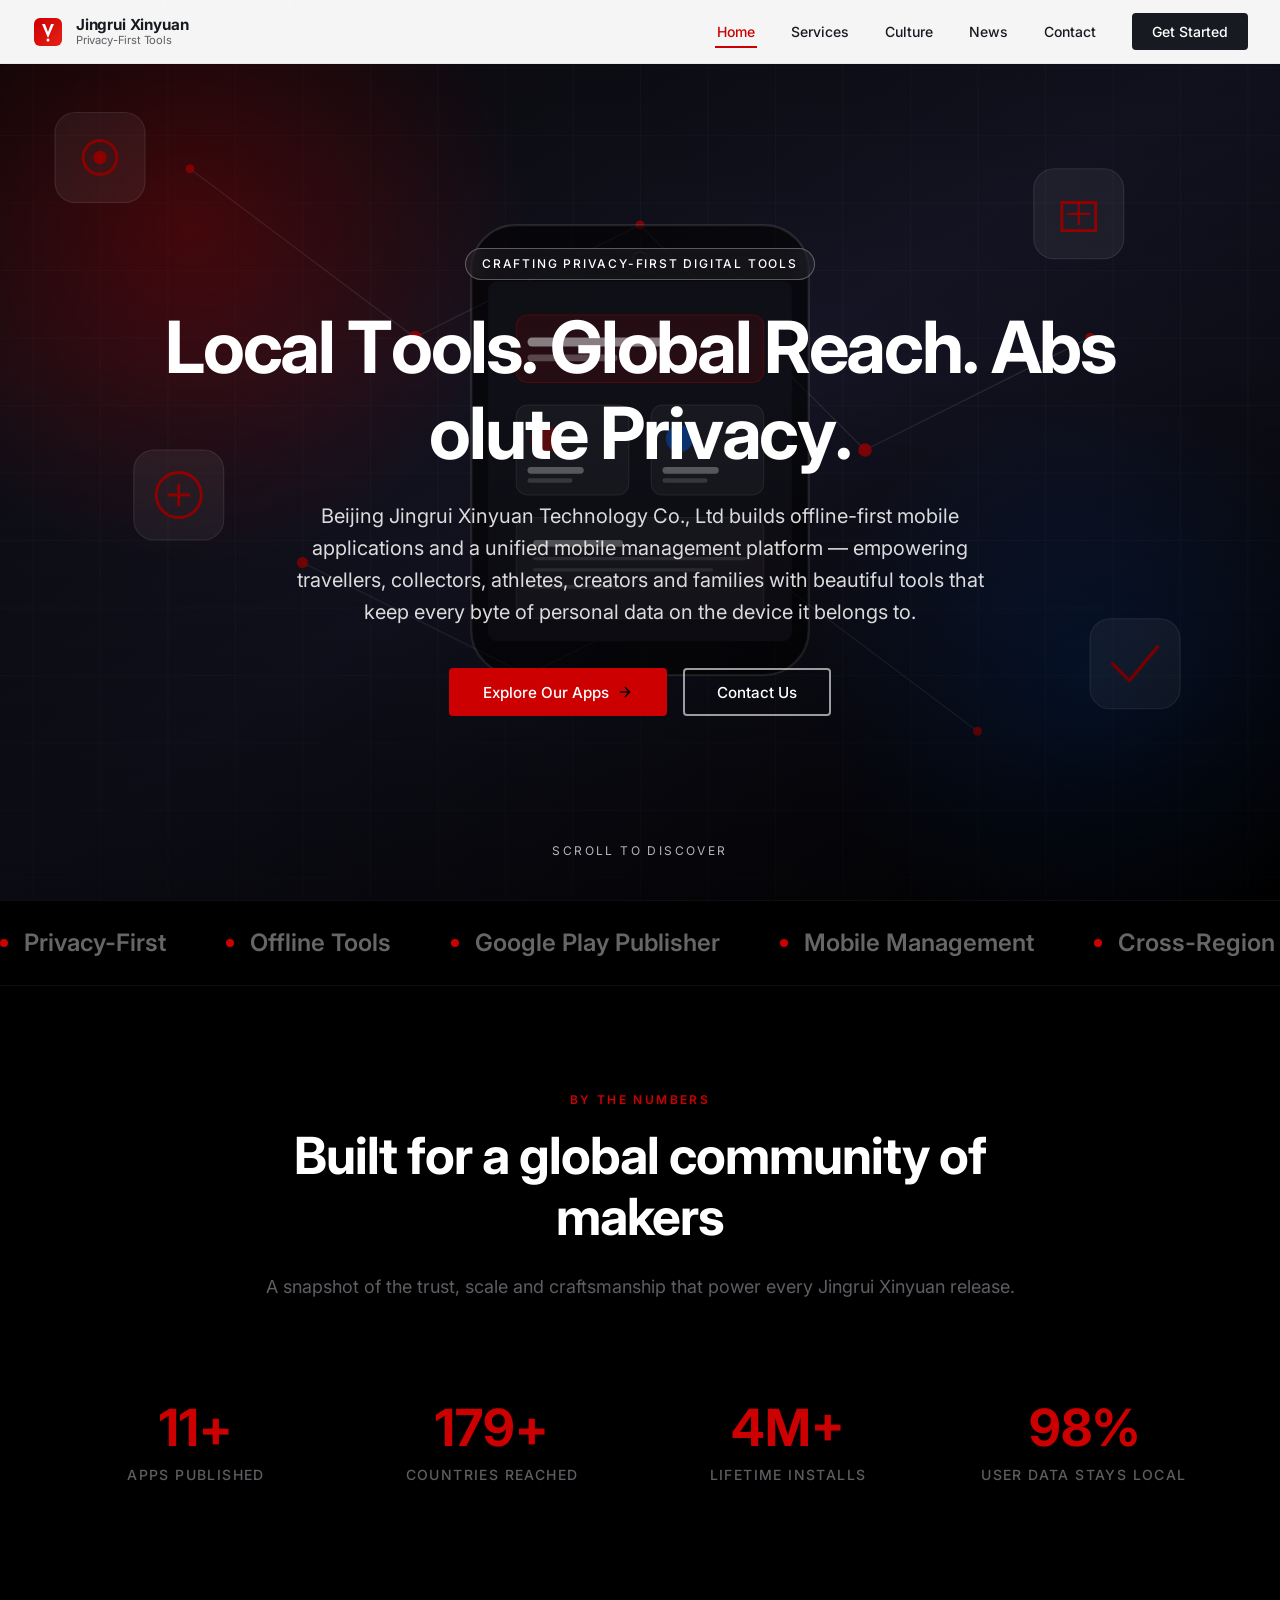
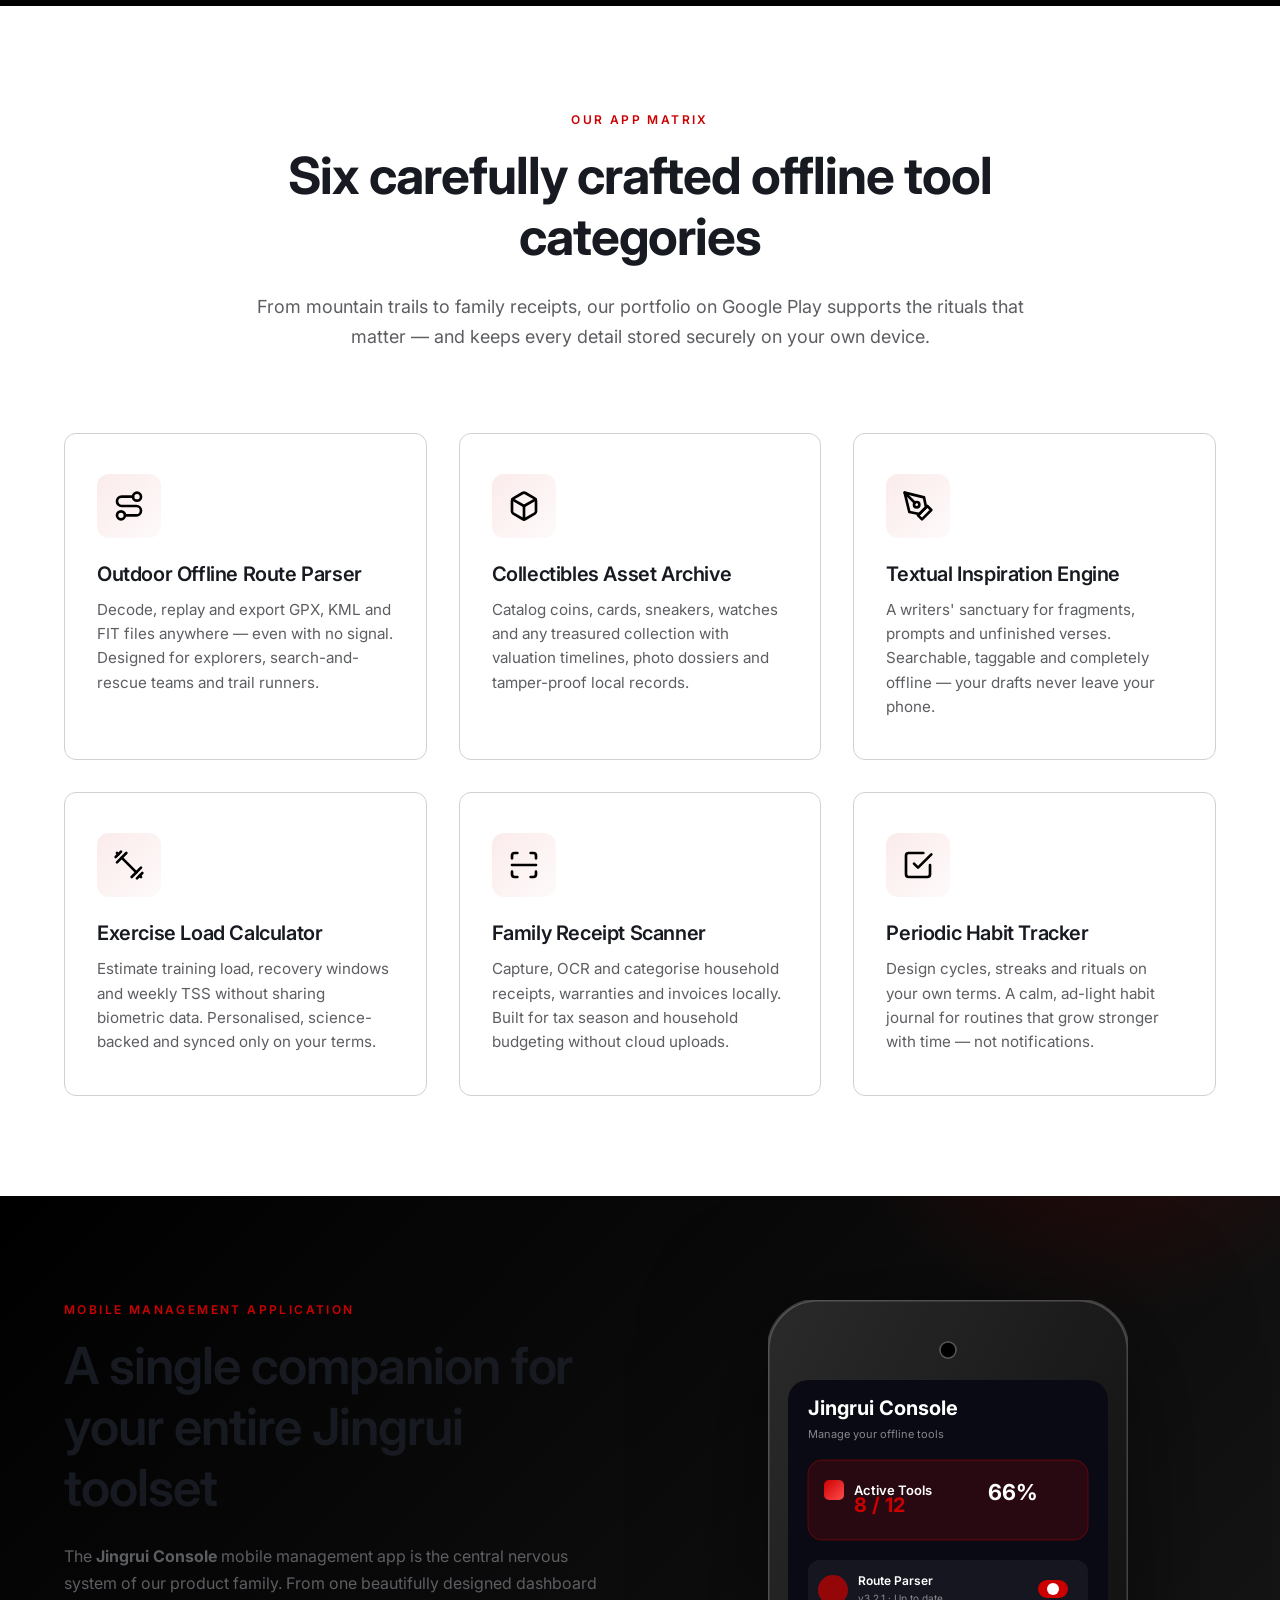
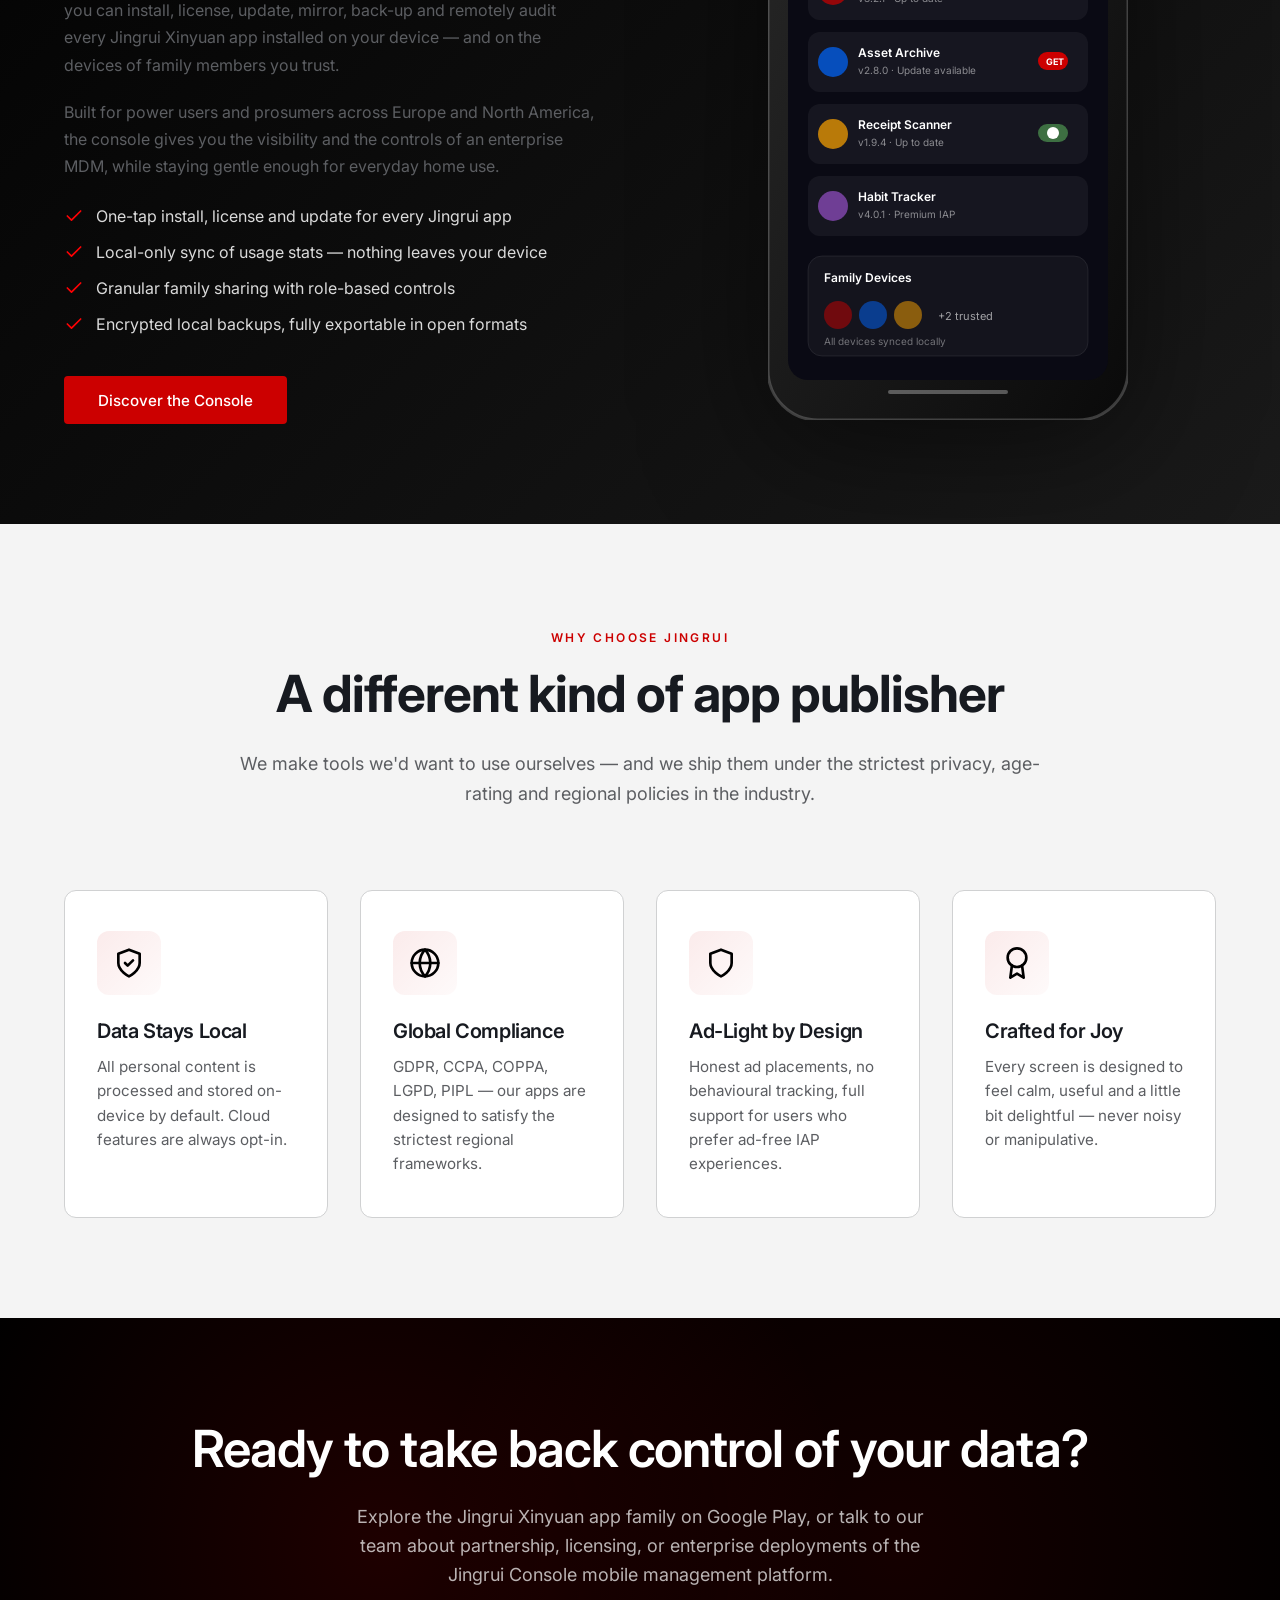
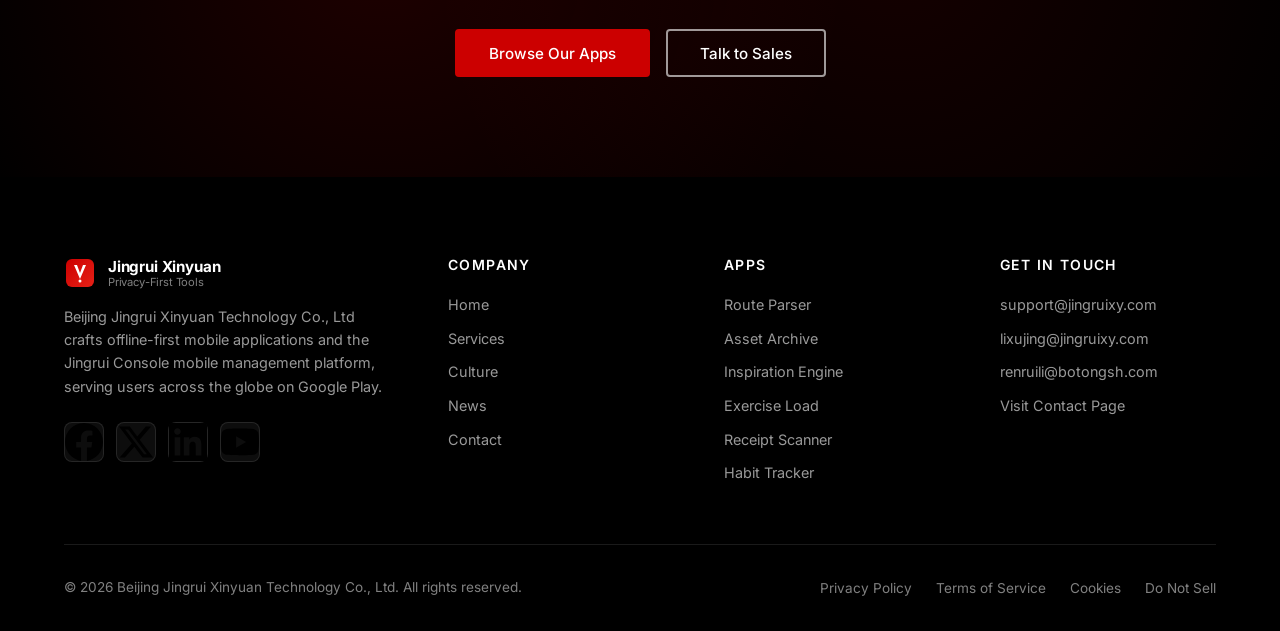
==== index.html @ 07edd25a "jingruixy" ====
<!DOCTYPE html>
<html lang="en">
<head>
    <meta charset="UTF-8">
    <meta name="viewport" content="width=device-width, initial-scale=1.0">
    <meta http-equiv="X-UA-Compatible" content="IE=edge">

    <title>Beijing Jingrui Xinyuan Technology Co., Ltd | Privacy-First Localized Tools & Mobile Apps</title>
    <meta name="description" content="Beijing Jingrui Xinyuan Technology Co., Ltd delivers privacy-first localized tools and a portfolio of mobile apps on Google Play - outdoor route parsers, collectibles archives, fitness trackers, receipt scanners and more. Your data stays on your device.">
    <meta name="keywords" content="Jingrui Xinyuan, privacy-first apps, offline tools, mobile management, Google Play apps, localized tools, Android apps, offline route parser, collectibles asset archive, fitness tracker, receipt scanner, habit tracker">
    <meta name="author" content="Beijing Jingrui Xinyuan Technology Co., Ltd">
    <meta name="robots" content="index, follow, max-image-preview:large, max-snippet:-1, max-video-preview:-1">
    <meta name="googlebot" content="index, follow">
    <meta name="theme-color" content="#cc0000">
    <meta name="msapplication-TileColor" content="#cc0000">
    <link rel="canonical" href="https://www.jingruixy.com/">
    <link rel="alternate" hreflang="en" href="https://www.jingruixy.com/">
    <link rel="alternate" hreflang="x-default" href="https://www.jingruixy.com/">

    <!-- Open Graph / Facebook -->
    <meta property="og:type" content="website">
    <meta property="og:url" content="https://www.jingruixy.com/">
    <meta property="og:title" content="Beijing Jingrui Xinyuan Technology | Privacy-First Local Tools">
    <meta property="og:description" content="Crafting offline-first mobile tools for travel, fitness, collectibles, creativity, and family life. Data never leaves your device.">
    <meta property="og:image" content="https://www.jingruixy.com/images/hero-illustration.svg">
    <meta property="og:locale" content="en_US">
    <meta property="og:site_name" content="Jingrui Xinyuan">

    <!-- Twitter -->
    <meta name="twitter:card" content="summary_large_image">
    <meta name="twitter:url" content="https://www.jingruixy.com/">
    <meta name="twitter:title" content="Beijing Jingrui Xinyuan Technology | Privacy-First Local Tools">
    <meta name="twitter:description" content="Crafting offline-first mobile tools for travel, fitness, collectibles, creativity, and family life.">
    <meta name="twitter:image" content="https://www.jingruixy.com/images/hero-illustration.svg">

    <link rel="icon" type="image/svg+xml" href="images/favicon.svg">
    <link rel="apple-touch-icon" href="images/favicon.svg">
    <link rel="preconnect" href="https://fonts.googleapis.com">
    <link rel="preconnect" href="https://fonts.gstatic.com" crossorigin>
    <link href="https://fonts.googleapis.com/css2?family=Inter:wght@300;400;500;600;700;800;900&display=swap" rel="stylesheet">

    <link rel="stylesheet" href="css/style.css">
    <link rel="stylesheet" href="css/animations.css">
    <link rel="stylesheet" href="css/responsive.css">

    <script type="application/ld+json">
    {
        "@context": "https://schema.org",
        "@type": "Organization",
        "name": "Beijing Jingrui Xinyuan Technology Co., Ltd",
        "alternateName": "Jingrui Xinyuan",
        "url": "https://www.jingruixy.com",
        "logo": "https://www.jingruixy.com/images/logo.svg",
        "description": "Beijing Jingrui Xinyuan Technology Co., Ltd crafts privacy-first offline mobile tools and a mobile management platform, serving users across the globe on Google Play.",
        "foundingDate": "2018",
        "address": {
            "@type": "PostalAddress",
            "streetAddress": "Building 6, Courtyard 2, 60 meters west of Wanggezhuang Village, Shilibao Town",
            "addressLocality": "Miyun District, Beijing",
            "postalCode": "100000",
            "addressCountry": "CN"
        },
        "contactPoint": [
            {
                "@type": "ContactPoint",
                "contactType": "customer support",
                "email": "support@jingruixy.com",
                "availableLanguage": ["English"]
            },
            {
                "@type": "ContactPoint",
                "contactType": "business development",
                "email": "lixujing@jingruixy.com",
                "availableLanguage": ["English", "Chinese"]
            }
        ],
        "sameAs": [
            "https://play.google.com/store/apps/dev?id=jingruixy"
        ],
        "knowsAbout": ["Mobile Applications", "Privacy-First Software", "Offline Tools", "IAA Monetization", "IAP Monetization", "Google Play Publishing"]
    }
    </script>
</head>
<body>
    <!-- Loading screen -->
    <div class="loader" aria-hidden="true">
        <div class="loader-content">
            <img src="images/logo.svg" alt="Jingrui Xinyuan" class="loader-logo">
            <div class="loader-text">Loading</div>
            <div class="loader-bar"></div>
        </div>
    </div>

    <!-- Scroll Progress Bar -->
    <div class="scroll-progress" aria-hidden="true"></div>

    <!-- Header -->
    <header class="site-header" role="banner">
        <div class="header-inner">
            <a href="index.html" class="brand" aria-label="Jingrui Xinyuan Home">
                <img src="images/logo.svg" alt="" class="brand-logo" aria-hidden="true">
                <div class="brand-text">
                    <span class="brand-name">Jingrui Xinyuan</span>
                    <span class="brand-tagline">Privacy-First Tools</span>
                </div>
            </a>
            <nav class="main-nav" role="navigation" aria-label="Main Navigation">
                <ul class="nav-list">
                    <li><a href="index.html" class="nav-link">Home</a></li>
                    <li><a href="services.html" class="nav-link">Services</a></li>
                    <li><a href="culture.html" class="nav-link">Culture</a></li>
                    <li><a href="news.html" class="nav-link">News</a></li>
                    <li><a href="contact.html" class="nav-link">Contact</a></li>
                </ul>
                <a href="contact.html" class="header-cta">Get Started</a>
            </nav>
            <button class="nav-toggle" aria-label="Toggle menu" aria-expanded="false">
                <span></span>
                <span></span>
                <span></span>
            </button>
        </div>
    </header>

    <main id="main-content">
        <!-- Hero Section -->
        <section class="hero" aria-labelledby="hero-title">
            <div class="hero-bg" aria-hidden="true">
                <object data="images/hero-illustration.svg" type="image/svg+xml" aria-hidden="true" style="width:100%;height:100%;pointer-events:none;"></object>
            </div>
            <div class="particles" aria-hidden="true"></div>
            <div class="hero-content">
                <span class="hero-eyebrow">Crafting Privacy-First Digital Tools</span>
                <h1 id="hero-title" class="hero-title hero-title-anim">Local Tools. Global Reach. Absolute Privacy.</h1>
                <p class="hero-subtitle">Beijing Jingrui Xinyuan Technology Co., Ltd builds offline-first mobile applications and a unified mobile management platform — empowering travellers, collectors, athletes, creators and families with beautiful tools that keep every byte of personal data on the device it belongs to.</p>
                <div class="hero-actions">
                    <a href="services.html" class="btn btn-primary">
                        Explore Our Apps
                        <img src="images/icon-arrow-right.svg" alt="" width="16" height="16">
                    </a>
                    <a href="contact.html" class="btn btn-outline-white">Contact Us</a>
                </div>
            </div>
            <div class="hero-scroll" aria-hidden="true">Scroll to discover</div>
        </section>

        <!-- Marquee / Brands -->
        <div class="marquee" aria-hidden="true">
            <div class="marquee-content">
                <span class="marquee-item"><span class="dot"></span>Privacy-First</span>
                <span class="marquee-item"><span class="dot"></span>Offline Tools</span>
                <span class="marquee-item"><span class="dot"></span>Google Play Publisher</span>
                <span class="marquee-item"><span class="dot"></span>Mobile Management</span>
                <span class="marquee-item"><span class="dot"></span>Cross-Region Compliant</span>
                <span class="marquee-item"><span class="dot"></span>Data Never Leaves Device</span>
                <span class="marquee-item"><span class="dot"></span>Privacy-First</span>
                <span class="marquee-item"><span class="dot"></span>Offline Tools</span>
                <span class="marquee-item"><span class="dot"></span>Google Play Publisher</span>
                <span class="marquee-item"><span class="dot"></span>Mobile Management</span>
                <span class="marquee-item"><span class="dot"></span>Cross-Region Compliant</span>
                <span class="marquee-item"><span class="dot"></span>Data Never Leaves Device</span>
            </div>
        </div>

        <!-- Stats Section -->
        <section class="section section-dark stats-section" aria-labelledby="stats-title">
            <div class="container">
                <div class="section-header">
                    <span class="section-eyebrow">By the Numbers</span>
                    <h2 id="stats-title" class="section-title">Built for a global community of makers</h2>
                    <p class="section-subtitle">A snapshot of the trust, scale and craftsmanship that power every Jingrui Xinyuan release.</p>
                </div>
                <div class="stats-grid">
                    <div class="stat-item fade-in">
                        <span class="stat-number"><span class="counter" data-target="12">0</span>+</span>
                        <span class="stat-label">Apps Published</span>
                    </div>
                    <div class="stat-item fade-in">
                        <span class="stat-number"><span class="counter" data-target="180">0</span>+</span>
                        <span class="stat-label">Countries Reached</span>
                    </div>
                    <div class="stat-item fade-in">
                        <span class="stat-number"><span class="counter" data-target="5">0</span>M+</span>
                        <span class="stat-label">Lifetime Installs</span>
                    </div>
                    <div class="stat-item fade-in">
                        <span class="stat-number"><span class="counter" data-target="99">0</span>%</span>
                        <span class="stat-label">User Data Stays Local</span>
                    </div>
                </div>
            </div>
        </section>

        <!-- Services / App Matrix Section -->
        <section class="section" aria-labelledby="services-title">
            <div class="container">
                <div class="section-header">
                    <span class="section-eyebrow">Our App Matrix</span>
                    <h2 id="services-title" class="section-title">Six carefully crafted offline tool categories</h2>
                    <p class="section-subtitle">From mountain trails to family receipts, our portfolio on Google Play supports the rituals that matter — and keeps every detail stored securely on your own device.</p>
                </div>

                <div class="grid grid-3">
                    <article class="feature-card shine-effect fade-in" data-reveal>
                        <div class="feature-icon">
                            <img src="images/icon-route.svg" alt="" width="32" height="32">
                        </div>
                        <h3 class="feature-title">Outdoor Offline Route Parser</h3>
                        <p class="feature-description">Decode, replay and export GPX, KML and FIT files anywhere — even with no signal. Designed for explorers, search-and-rescue teams and trail runners.</p>
                    </article>
                    <article class="feature-card shine-effect fade-in" data-reveal>
                        <div class="feature-icon">
                            <img src="images/icon-collectibles.svg" alt="" width="32" height="32">
                        </div>
                        <h3 class="feature-title">Collectibles Asset Archive</h3>
                        <p class="feature-description">Catalog coins, cards, sneakers, watches and any treasured collection with valuation timelines, photo dossiers and tamper-proof local records.</p>
                    </article>
                    <article class="feature-card shine-effect fade-in" data-reveal>
                        <div class="feature-icon">
                            <img src="images/icon-creativity.svg" alt="" width="32" height="32">
                        </div>
                        <h3 class="feature-title">Textual Inspiration Engine</h3>
                        <p class="feature-description">A writers' sanctuary for fragments, prompts and unfinished verses. Searchable, taggable and completely offline — your drafts never leave your phone.</p>
                    </article>
                    <article class="feature-card shine-effect fade-in" data-reveal>
                        <div class="feature-icon">
                            <img src="images/icon-fitness.svg" alt="" width="32" height="32">
                        </div>
                        <h3 class="feature-title">Exercise Load Calculator</h3>
                        <p class="feature-description">Estimate training load, recovery windows and weekly TSS without sharing biometric data. Personalised, science-backed and synced only on your terms.</p>
                    </article>
                    <article class="feature-card shine-effect fade-in" data-reveal>
                        <div class="feature-icon">
                            <img src="images/icon-scanner.svg" alt="" width="32" height="32">
                        </div>
                        <h3 class="feature-title">Family Receipt Scanner</h3>
                        <p class="feature-description">Capture, OCR and categorise household receipts, warranties and invoices locally. Built for tax season and household budgeting without cloud uploads.</p>
                    </article>
                    <article class="feature-card shine-effect fade-in" data-reveal>
                        <div class="feature-icon">
                            <img src="images/icon-habit.svg" alt="" width="32" height="32">
                        </div>
                        <h3 class="feature-title">Periodic Habit Tracker</h3>
                        <p class="feature-description">Design cycles, streaks and rituals on your own terms. A calm, ad-light habit journal for routines that grow stronger with time — not notifications.</p>
                    </article>
                </div>
            </div>
        </section>

        <!-- Mobile Management Highlight Section -->
        <section class="section mobile-highlight" aria-labelledby="mobile-title">
            <div class="container">
                <div class="split">
                    <div class="split-content fade-in-left">
                        <span class="section-eyebrow">Mobile Management Application</span>
                        <h2 id="mobile-title">A single companion for your entire Jingrui toolset</h2>
                        <p>The <strong>Jingrui Console</strong> mobile management app is the central nervous system of our product family. From one beautifully designed dashboard you can install, license, update, mirror, back-up and remotely audit every Jingrui Xinyuan app installed on your device — and on the devices of family members you trust.</p>
                        <p>Built for power users and prosumers across Europe and North America, the console gives you the visibility and the controls of an enterprise MDM, while staying gentle enough for everyday home use.</p>
                        <ul style="margin: 24px 0; padding-left: 0; list-style: none;">
                            <li style="display: flex; align-items: center; gap: 12px; margin-bottom: 12px; color: rgba(255,255,255,0.85);">
                                <img src="images/icon-check.svg" width="20" height="20" alt="" style="filter: brightness(0) saturate(100%) invert(20%) sepia(95%) saturate(7460%) hue-rotate(354deg) brightness(95%) contrast(115%);">
                                <span>One-tap install, license and update for every Jingrui app</span>
                            </li>
                            <li style="display: flex; align-items: center; gap: 12px; margin-bottom: 12px; color: rgba(255,255,255,0.85);">
                                <img src="images/icon-check.svg" width="20" height="20" alt="" style="filter: brightness(0) saturate(100%) invert(20%) sepia(95%) saturate(7460%) hue-rotate(354deg) brightness(95%) contrast(115%);">
                                <span>Local-only sync of usage stats — nothing leaves your device</span>
                            </li>
                            <li style="display: flex; align-items: center; gap: 12px; margin-bottom: 12px; color: rgba(255,255,255,0.85);">
                                <img src="images/icon-check.svg" width="20" height="20" alt="" style="filter: brightness(0) saturate(100%) invert(20%) sepia(95%) saturate(7460%) hue-rotate(354deg) brightness(95%) contrast(115%);">
                                <span>Granular family sharing with role-based controls</span>
                            </li>
                            <li style="display: flex; align-items: center; gap: 12px; margin-bottom: 12px; color: rgba(255,255,255,0.85);">
                                <img src="images/icon-check.svg" width="20" height="20" alt="" style="filter: brightness(0) saturate(100%) invert(20%) sepia(95%) saturate(7460%) hue-rotate(354deg) brightness(95%) contrast(115%);">
                                <span>Encrypted local backups, fully exportable in open formats</span>
                            </li>
                        </ul>
                        <a href="services.html" class="btn btn-primary">Discover the Console</a>
                    </div>
                    <div class="mobile-mockup fade-in-right">
                        <svg viewBox="0 0 360 720" xmlns="http://www.w3.org/2000/svg" width="360" height="720" style="max-width: 100%; height: auto;">
                            <defs>
                                <linearGradient id="phoneGrad" x1="0" y1="0" x2="1" y2="1">
                                    <stop offset="0" stop-color="#2a2a2a"/>
                                    <stop offset="1" stop-color="#0a0a0a"/>
                                </linearGradient>
                                <linearGradient id="accGrad" x1="0" y1="0" x2="1" y2="1">
                                    <stop offset="0" stop-color="#cc0000"/>
                                    <stop offset="1" stop-color="#ff4d4d"/>
                                </linearGradient>
                            </defs>
                            <rect x="0" y="0" width="360" height="720" rx="50" fill="url(#phoneGrad)" stroke="rgba(255,255,255,0.2)" stroke-width="3"/>
                            <rect x="20" y="80" width="320" height="600" rx="20" fill="#0a0a14"/>
                            <circle cx="180" cy="50" r="8" fill="#000" stroke="rgba(255,255,255,0.3)" stroke-width="1.5"/>
                            <text x="40" y="115" font-family="Inter" font-size="20" font-weight="700" fill="#fff">Jingrui Console</text>
                            <text x="40" y="138" font-family="Inter" font-size="11" fill="rgba(255,255,255,0.5)">Manage your offline tools</text>

                            <rect x="40" y="160" width="280" height="80" rx="14" fill="rgba(204,0,0,0.15)" stroke="rgba(204,0,0,0.4)" stroke-width="1"/>
                            <rect x="56" y="180" width="20" height="20" rx="5" fill="url(#accGrad)"/>
                            <text x="86" y="195" font-family="Inter" font-size="13" font-weight="600" fill="#fff">Active Tools</text>
                            <text x="86" y="212" font-family="Inter" font-size="20" font-weight="700" fill="#cc0000">8 / 12</text>
                            <text x="220" y="200" font-family="Inter" font-size="22" font-weight="700" fill="#fff">66%</text>

                            <rect x="40" y="260" width="280" height="60" rx="12" fill="rgba(255,255,255,0.05)"/>
                            <circle cx="65" cy="290" r="15" fill="rgba(204,0,0,0.7)"/>
                            <text x="90" y="285" font-family="Inter" font-size="12" font-weight="600" fill="#fff">Route Parser</text>
                            <text x="90" y="302" font-family="Inter" font-size="10" fill="rgba(255,255,255,0.5)">v3.2.1 · Up to date</text>
                            <rect x="270" y="280" width="30" height="18" rx="9" fill="#cc0000"/>
                            <circle cx="285" cy="289" r="6" fill="#fff"/>

                            <rect x="40" y="332" width="280" height="60" rx="12" fill="rgba(255,255,255,0.05)"/>
                            <circle cx="65" cy="362" r="15" fill="rgba(0,102,255,0.7)"/>
                            <text x="90" y="357" font-family="Inter" font-size="12" font-weight="600" fill="#fff">Asset Archive</text>
                            <text x="90" y="374" font-family="Inter" font-size="10" fill="rgba(255,255,255,0.5)">v2.8.0 · Update available</text>
                            <rect x="270" y="352" width="30" height="18" rx="9" fill="#cc0000"/>
                            <text x="278" y="365" font-family="Inter" font-size="9" font-weight="700" fill="#fff">GET</text>

                            <rect x="40" y="404" width="280" height="60" rx="12" fill="rgba(255,255,255,0.05)"/>
                            <circle cx="65" cy="434" r="15" fill="rgba(255,165,0,0.7)"/>
                            <text x="90" y="429" font-family="Inter" font-size="12" font-weight="600" fill="#fff">Receipt Scanner</text>
                            <text x="90" y="446" font-family="Inter" font-size="10" fill="rgba(255,255,255,0.5)">v1.9.4 · Up to date</text>
                            <rect x="270" y="424" width="30" height="18" rx="9" fill="rgba(100,200,100,0.5)"/>
                            <circle cx="285" cy="433" r="6" fill="#fff"/>

                            <rect x="40" y="476" width="280" height="60" rx="12" fill="rgba(255,255,255,0.05)"/>
                            <circle cx="65" cy="506" r="15" fill="rgba(150,80,200,0.7)"/>
                            <text x="90" y="501" font-family="Inter" font-size="12" font-weight="600" fill="#fff">Habit Tracker</text>
                            <text x="90" y="518" font-family="Inter" font-size="10" fill="rgba(255,255,255,0.5)">v4.0.1 · Premium IAP</text>

                            <rect x="40" y="556" width="280" height="100" rx="14" fill="rgba(255,255,255,0.04)" stroke="rgba(255,255,255,0.08)"/>
                            <text x="56" y="582" font-family="Inter" font-size="12" font-weight="600" fill="#fff">Family Devices</text>
                            <circle cx="70" cy="615" r="14" fill="rgba(204,0,0,0.5)"/>
                            <circle cx="105" cy="615" r="14" fill="rgba(0,102,255,0.5)"/>
                            <circle cx="140" cy="615" r="14" fill="rgba(255,165,0,0.5)"/>
                            <text x="170" y="620" font-family="Inter" font-size="11" fill="rgba(255,255,255,0.6)">+2 trusted</text>
                            <text x="56" y="645" font-family="Inter" font-size="10" fill="rgba(255,255,255,0.4)">All devices synced locally</text>

                            <rect x="120" y="690" width="120" height="4" rx="2" fill="rgba(255,255,255,0.3)"/>
                        </svg>
                    </div>
                </div>
            </div>
        </section>

        <!-- Why Choose Us Section -->
        <section class="section section-gray" aria-labelledby="why-title">
            <div class="container">
                <div class="section-header">
                    <span class="section-eyebrow">Why Choose Jingrui</span>
                    <h2 id="why-title" class="section-title">A different kind of app publisher</h2>
                    <p class="section-subtitle">We make tools we'd want to use ourselves — and we ship them under the strictest privacy, age-rating and regional policies in the industry.</p>
                </div>

                <div class="grid grid-4">
                    <div class="feature-card fade-in">
                        <div class="feature-icon">
                            <img src="images/icon-privacy.svg" alt="" width="32" height="32">
                        </div>
                        <h3 class="feature-title">Data Stays Local</h3>
                        <p class="feature-description">All personal content is processed and stored on-device by default. Cloud features are always opt-in.</p>
                    </div>
                    <div class="feature-card fade-in">
                        <div class="feature-icon">
                            <img src="images/icon-globe.svg" alt="" width="32" height="32">
                        </div>
                        <h3 class="feature-title">Global Compliance</h3>
                        <p class="feature-description">GDPR, CCPA, COPPA, LGPD, PIPL — our apps are designed to satisfy the strictest regional frameworks.</p>
                    </div>
                    <div class="feature-card fade-in">
                        <div class="feature-icon">
                            <img src="images/icon-shield.svg" alt="" width="32" height="32">
                        </div>
                        <h3 class="feature-title">Ad-Light by Design</h3>
                        <p class="feature-description">Honest ad placements, no behavioural tracking, full support for users who prefer ad-free IAP experiences.</p>
                    </div>
                    <div class="feature-card fade-in">
                        <div class="feature-icon">
                            <img src="images/icon-award.svg" alt="" width="32" height="32">
                        </div>
                        <h3 class="feature-title">Crafted for Joy</h3>
                        <p class="feature-description">Every screen is designed to feel calm, useful and a little bit delightful — never noisy or manipulative.</p>
                    </div>
                </div>
            </div>
        </section>

        <!-- CTA Section -->
        <section class="cta-section" aria-labelledby="cta-title">
            <div class="container">
                <h2 id="cta-title" class="fade-in">Ready to take back control of your data?</h2>
                <p class="fade-in">Explore the Jingrui Xinyuan app family on Google Play, or talk to our team about partnership, licensing, or enterprise deployments of the Jingrui Console mobile management platform.</p>
                <div class="hero-actions fade-in">
                    <a href="services.html" class="btn btn-primary magnetic">Browse Our Apps</a>
                    <a href="contact.html" class="btn btn-outline-white magnetic">Talk to Sales</a>
                </div>
            </div>
        </section>
    </main>

    <!-- Footer -->
    <footer class="site-footer" role="contentinfo">
        <div class="container">
            <div class="footer-grid">
                <div class="footer-brand">
                    <a href="index.html" class="brand" aria-label="Jingrui Xinyuan">
                        <img src="images/logo.svg" alt="" class="brand-logo" aria-hidden="true">
                        <div class="brand-text">
                            <span class="brand-name" style="color:#fff;">Jingrui Xinyuan</span>
                            <span class="brand-tagline" style="color:rgba(255,255,255,0.5);">Privacy-First Tools</span>
                        </div>
                    </a>
                    <p>Beijing Jingrui Xinyuan Technology Co., Ltd crafts offline-first mobile applications and the Jingrui Console mobile management platform, serving users across the globe on Google Play.</p>
                    <div class="footer-social">
                        <a href="#" class="social-link" aria-label="Facebook"><img src="images/icon-facebook.svg" alt=""></a>
                        <a href="#" class="social-link" aria-label="Twitter"><img src="images/icon-twitter.svg" alt=""></a>
                        <a href="#" class="social-link" aria-label="LinkedIn"><img src="images/icon-linkedin.svg" alt=""></a>
                        <a href="#" class="social-link" aria-label="YouTube"><img src="images/icon-youtube.svg" alt=""></a>
                    </div>
                </div>
                <div>
                    <h4 class="footer-heading">Company</h4>
                    <div class="footer-links">
                        <a href="index.html">Home</a>
                        <a href="services.html">Services</a>
                        <a href="culture.html">Culture</a>
                        <a href="news.html">News</a>
                        <a href="contact.html">Contact</a>
                    </div>
                </div>
                <div>
                    <h4 class="footer-heading">Apps</h4>
                    <div class="footer-links">
                        <a href="services.html#route">Route Parser</a>
                        <a href="services.html#archive">Asset Archive</a>
                        <a href="services.html#inspiration">Inspiration Engine</a>
                        <a href="services.html#fitness">Exercise Load</a>
                        <a href="services.html#scanner">Receipt Scanner</a>
                        <a href="services.html#habit">Habit Tracker</a>
                    </div>
                </div>
                <div>
                    <h4 class="footer-heading">Get in Touch</h4>
                    <div class="footer-links">
                        <a href="mailto:support@jingruixy.com">support@jingruixy.com</a>
                        <a href="mailto:lixujing@jingruixy.com">lixujing@jingruixy.com</a>
                        <a href="mailto:renruili@botongsh.com">renruili@botongsh.com</a>
                        <a href="contact.html">Visit Contact Page</a>
                    </div>
                </div>
            </div>
            <div class="footer-bottom">
                <p class="footer-copyright">&copy; <span class="current-year">2026</span> Beijing Jingrui Xinyuan Technology Co., Ltd. All rights reserved.</p>
                <div class="footer-legal">
                    <a href="privacy-policy.html">Privacy Policy</a>
                    <a href="terms-of-service.html">Terms of Service</a>
                    <a href="privacy-policy.html#cookies">Cookies</a>
                    <a href="privacy-policy.html#dnt">Do Not Sell</a>
                </div>
            </div>
        </div>
    </footer>

    <a href="#" class="back-to-top" aria-label="Back to top">
        <img src="images/icon-arrow-up.svg" alt="">
    </a>

    <script src="js/main.js"></script>
    <script src="js/animations.js"></script>
</body>
</html>
---- css/style.css ----
/* =============================================
   Beijing Jingrui Xinyuan Technology Co., Ltd
   Main Stylesheet - Tesla Inspired Design
   ============================================= */

/* CSS Reset & Base Styles */
*,
*::before,
*::after {
    margin: 0;
    padding: 0;
    box-sizing: border-box;
}

:root {
    --color-primary: #ffffff;
    --color-secondary: #171a20;
    --color-accent: #cc0000;
    --color-accent-hover: #e62117;
    --color-text: #393c41;
    --color-text-light: #5c5e62;
    --color-bg: #ffffff;
    --color-bg-dark: #000000;
    --color-bg-gray: #f4f4f4;
    --color-border: #d0d1d2;
    --color-overlay: rgba(0, 0, 0, 0.5);

    --font-primary: 'Inter', -apple-system, BlinkMacSystemFont, 'Segoe UI', Roboto, sans-serif;
    --font-display: 'Inter', -apple-system, BlinkMacSystemFont, 'Segoe UI', Roboto, sans-serif;

    --transition-fast: 0.2s cubic-bezier(0.4, 0, 0.2, 1);
    --transition-base: 0.4s cubic-bezier(0.4, 0, 0.2, 1);
    --transition-slow: 0.8s cubic-bezier(0.4, 0, 0.2, 1);

    --max-width: 1200px;
    --header-height: 64px;

    --shadow-sm: 0 1px 3px rgba(0, 0, 0, 0.08);
    --shadow-md: 0 4px 16px rgba(0, 0, 0, 0.12);
    --shadow-lg: 0 16px 48px rgba(0, 0, 0, 0.16);
}

html {
    font-size: 16px;
    scroll-behavior: smooth;
    -webkit-font-smoothing: antialiased;
    -moz-osx-font-smoothing: grayscale;
}

body {
    font-family: var(--font-primary);
    color: var(--color-text);
    background: var(--color-bg);
    line-height: 1.5;
    overflow-x: hidden;
    min-height: 100vh;
}

img,
svg {
    max-width: 100%;
    height: auto;
    display: block;
}

a {
    color: inherit;
    text-decoration: none;
    transition: color var(--transition-fast);
}

button {
    background: none;
    border: none;
    cursor: pointer;
    font-family: inherit;
}

ul,
ol {
    list-style: none;
}

/* Typography */
h1, h2, h3, h4, h5, h6 {
    font-family: var(--font-display);
    font-weight: 600;
    line-height: 1.2;
    color: var(--color-secondary);
    letter-spacing: -0.02em;
}

h1 { font-size: clamp(2.5rem, 6vw, 4.5rem); }
h2 { font-size: clamp(2rem, 4vw, 3.5rem); }
h3 { font-size: clamp(1.5rem, 3vw, 2.25rem); }
h4 { font-size: clamp(1.25rem, 2vw, 1.75rem); }
h5 { font-size: 1.25rem; }
h6 { font-size: 1rem; }

p {
    font-size: 1rem;
    line-height: 1.6;
    color: var(--color-text);
}

.text-center { text-align: center; }
.text-uppercase { text-transform: uppercase; }

/* Layout */
.container {
    width: 100%;
    max-width: var(--max-width);
    margin: 0 auto;
    padding: 0 24px;
}

.section {
    padding: 100px 0;
    position: relative;
}

.section-sm {
    padding: 60px 0;
}

.section-lg {
    padding: 140px 0;
}

.section-dark {
    background: var(--color-bg-dark);
    color: var(--color-primary);
}

.section-dark h1,
.section-dark h2,
.section-dark h3,
.section-dark h4 {
    color: var(--color-primary);
}

.section-gray {
    background: var(--color-bg-gray);
}

.grid {
    display: grid;
    gap: 32px;
}

.grid-2 { grid-template-columns: repeat(2, 1fr); }
.grid-3 { grid-template-columns: repeat(3, 1fr); }
.grid-4 { grid-template-columns: repeat(4, 1fr); }

@media (max-width: 992px) {
    .grid-2,
    .grid-3,
    .grid-4 { grid-template-columns: 1fr; }
}

/* Header / Navigation */
.site-header {
    position: fixed;
    top: 0;
    left: 0;
    right: 0;
    height: var(--header-height);
    background: rgba(255, 255, 255, 0.96);
    backdrop-filter: saturate(180%) blur(20px);
    -webkit-backdrop-filter: saturate(180%) blur(20px);
    border-bottom: 1px solid rgba(0, 0, 0, 0.05);
    z-index: 1000;
    transition: all var(--transition-base);
}

.site-header.scrolled {
    background: rgba(255, 255, 255, 0.98);
    box-shadow: var(--shadow-sm);
}

.header-inner {
    display: flex;
    align-items: center;
    justify-content: space-between;
    height: 100%;
    max-width: 1400px;
    margin: 0 auto;
    padding: 0 32px;
}

.brand {
    display: flex;
    align-items: center;
    gap: 12px;
    font-weight: 600;
    font-size: 1.1rem;
    color: var(--color-secondary);
    letter-spacing: -0.01em;
}

.brand-logo {
    width: 32px;
    height: 32px;
    transition: transform var(--transition-base);
}

.brand:hover .brand-logo {
    transform: rotate(180deg);
}

.brand-text {
    display: flex;
    flex-direction: column;
    line-height: 1.1;
}

.brand-name {
    font-size: 0.95rem;
    font-weight: 700;
}

.brand-tagline {
    font-size: 0.7rem;
    color: var(--color-text-light);
    font-weight: 400;
}

.main-nav {
    display: flex;
    align-items: center;
    gap: 4px;
}

.nav-list {
    display: flex;
    gap: 4px;
}

.nav-link {
    display: inline-block;
    padding: 8px 16px;
    font-size: 0.875rem;
    font-weight: 500;
    color: var(--color-secondary);
    border-radius: 4px;
    transition: all var(--transition-fast);
    position: relative;
}

.nav-link::after {
    content: '';
    position: absolute;
    left: 50%;
    bottom: 2px;
    width: 0;
    height: 2px;
    background: var(--color-accent);
    transition: all var(--transition-base);
    transform: translateX(-50%);
}

.nav-link:hover::after,
.nav-link.active::after {
    width: 60%;
}

.nav-link:hover,
.nav-link.active {
    color: var(--color-accent);
}

.header-cta {
    margin-left: 16px;
    padding: 8px 20px;
    background: var(--color-secondary);
    color: var(--color-primary);
    font-size: 0.875rem;
    font-weight: 500;
    border-radius: 4px;
    transition: all var(--transition-fast);
}

.header-cta:hover {
    background: var(--color-accent);
    transform: translateY(-1px);
}

.nav-toggle {
    display: none;
    width: 32px;
    height: 32px;
    flex-direction: column;
    justify-content: center;
    align-items: center;
    gap: 5px;
}

.nav-toggle span {
    width: 22px;
    height: 2px;
    background: var(--color-secondary);
    transition: all var(--transition-base);
    border-radius: 2px;
}

.nav-toggle.active span:nth-child(1) {
    transform: translateY(7px) rotate(45deg);
}

.nav-toggle.active span:nth-child(2) {
    opacity: 0;
}

.nav-toggle.active span:nth-child(3) {
    transform: translateY(-7px) rotate(-45deg);
}

@media (max-width: 992px) {
    .nav-toggle { display: flex; }
    .main-nav {
        position: fixed;
        top: var(--header-height);
        left: 0;
        right: 0;
        flex-direction: column;
        background: var(--color-primary);
        padding: 24px;
        gap: 0;
        transform: translateY(-150%);
        transition: transform var(--transition-base);
        box-shadow: var(--shadow-md);
        align-items: stretch;
    }
    .main-nav.active { transform: translateY(0); }
    .nav-list {
        flex-direction: column;
        gap: 0;
    }
    .nav-link {
        display: block;
        padding: 16px 8px;
        font-size: 1rem;
        border-bottom: 1px solid var(--color-border);
    }
    .nav-link::after { display: none; }
    .header-cta {
        margin: 16px 0 0;
        text-align: center;
    }
}

/* Buttons */
.btn {
    display: inline-flex;
    align-items: center;
    justify-content: center;
    gap: 8px;
    padding: 14px 32px;
    font-size: 0.95rem;
    font-weight: 500;
    border-radius: 4px;
    cursor: pointer;
    transition: all var(--transition-fast);
    text-align: center;
    line-height: 1;
    border: 2px solid transparent;
    min-height: 48px;
}

.btn-primary {
    background: var(--color-accent);
    color: var(--color-primary);
    border-color: var(--color-accent);
}

.btn-primary:hover {
    background: var(--color-accent-hover);
    border-color: var(--color-accent-hover);
    transform: translateY(-2px);
    box-shadow: 0 8px 20px rgba(204, 0, 0, 0.3);
}

.btn-secondary {
    background: var(--color-secondary);
    color: var(--color-primary);
    border-color: var(--color-secondary);
}

.btn-secondary:hover {
    background: transparent;
    color: var(--color-secondary);
    transform: translateY(-2px);
}

.btn-outline {
    background: transparent;
    color: var(--color-secondary);
    border-color: var(--color-secondary);
}

.btn-outline:hover {
    background: var(--color-secondary);
    color: var(--color-primary);
    transform: translateY(-2px);
}

.btn-outline-white {
    background: transparent;
    color: var(--color-primary);
    border-color: rgba(255, 255, 255, 0.6);
}

.btn-outline-white:hover {
    background: var(--color-primary);
    color: var(--color-secondary);
}

.btn-arrow {
    display: inline-flex;
    align-items: center;
    gap: 6px;
    padding: 10px 0;
    font-size: 0.95rem;
    font-weight: 500;
    color: var(--color-secondary);
    border-bottom: 1px solid var(--color-secondary);
    transition: all var(--transition-fast);
}

.btn-arrow:hover {
    color: var(--color-accent);
    border-color: var(--color-accent);
    gap: 12px;
}

/* Hero Section */
.hero {
    position: relative;
    min-height: 100vh;
    display: flex;
    align-items: center;
    justify-content: center;
    text-align: center;
    color: var(--color-primary);
    background: var(--color-bg-dark);
    overflow: hidden;
    padding-top: var(--header-height);
}

.hero-bg {
    position: absolute;
    inset: 0;
    z-index: 0;
}

.hero-bg svg,
.hero-bg img {
    width: 100%;
    height: 100%;
    object-fit: cover;
}

.hero-bg::after {
    content: '';
    position: absolute;
    inset: 0;
    background: linear-gradient(180deg,
        rgba(0,0,0,0.4) 0%,
        rgba(0,0,0,0.2) 40%,
        rgba(0,0,0,0.6) 100%);
}

.hero-content {
    position: relative;
    z-index: 2;
    max-width: 1000px;
    padding: 0 24px;
    animation: heroFadeIn 1.2s ease-out;
}

.hero-eyebrow {
    display: inline-block;
    padding: 6px 16px;
    margin-bottom: 24px;
    border: 1px solid rgba(255, 255, 255, 0.3);
    border-radius: 100px;
    font-size: 0.75rem;
    font-weight: 500;
    text-transform: uppercase;
    letter-spacing: 0.15em;
    color: var(--color-primary);
    background: rgba(255, 255, 255, 0.05);
    backdrop-filter: blur(10px);
}

.hero-title {
    color: var(--color-primary);
    margin-bottom: 24px;
    font-weight: 700;
    letter-spacing: -0.03em;
}

.hero-subtitle {
    font-size: clamp(1rem, 1.6vw, 1.25rem);
    color: rgba(255, 255, 255, 0.85);
    max-width: 720px;
    margin: 0 auto 40px;
    line-height: 1.6;
}

.hero-actions {
    display: flex;
    gap: 16px;
    justify-content: center;
    flex-wrap: wrap;
}

.hero-scroll {
    position: absolute;
    bottom: 40px;
    left: 50%;
    transform: translateX(-50%);
    z-index: 2;
    color: var(--color-primary);
    font-size: 0.75rem;
    text-transform: uppercase;
    letter-spacing: 0.2em;
    opacity: 0.7;
    animation: bounce 2s ease-in-out infinite;
}

@keyframes heroFadeIn {
    from {
        opacity: 0;
        transform: translateY(30px);
    }
    to {
        opacity: 1;
        transform: translateY(0);
    }
}

@keyframes bounce {
    0%, 100% { transform: translateX(-50%) translateY(0); }
    50% { transform: translateX(-50%) translateY(-10px); }
}

/* Section Headers */
.section-header {
    text-align: center;
    max-width: 800px;
    margin: 0 auto 80px;
}

.section-eyebrow {
    display: inline-block;
    font-size: 0.75rem;
    font-weight: 600;
    text-transform: uppercase;
    letter-spacing: 0.2em;
    color: var(--color-accent);
    margin-bottom: 16px;
}

.section-title {
    margin-bottom: 24px;
    font-weight: 700;
}

.section-subtitle {
    font-size: 1.125rem;
    color: var(--color-text-light);
    line-height: 1.7;
}

/* Feature Cards */
.feature-card {
    background: var(--color-primary);
    padding: 40px 32px;
    border-radius: 12px;
    border: 1px solid var(--color-border);
    transition: all var(--transition-base);
    position: relative;
    overflow: hidden;
}

.feature-card::before {
    content: '';
    position: absolute;
    top: 0;
    left: 0;
    width: 100%;
    height: 3px;
    background: linear-gradient(90deg, var(--color-accent), transparent);
    transform: scaleX(0);
    transform-origin: left;
    transition: transform var(--transition-base);
}

.feature-card:hover {
    transform: translateY(-8px);
    box-shadow: var(--shadow-lg);
    border-color: transparent;
}

.feature-card:hover::before {
    transform: scaleX(1);
}

.feature-icon {
    width: 64px;
    height: 64px;
    margin-bottom: 24px;
    display: flex;
    align-items: center;
    justify-content: center;
    background: linear-gradient(135deg, rgba(204, 0, 0, 0.08), rgba(204, 0, 0, 0.02));
    border-radius: 12px;
    transition: all var(--transition-base);
}

.feature-card:hover .feature-icon {
    background: linear-gradient(135deg, var(--color-accent), var(--color-accent-hover));
    transform: scale(1.1) rotate(-5deg);
}

.feature-icon svg {
    width: 32px;
    height: 32px;
    color: var(--color-accent);
    transition: color var(--transition-base);
}

.feature-card:hover .feature-icon svg {
    color: var(--color-primary);
}

.feature-title {
    margin-bottom: 12px;
    font-size: 1.25rem;
    font-weight: 600;
}

.feature-description {
    color: var(--color-text-light);
    font-size: 0.95rem;
    line-height: 1.6;
}

/* App Showcase */
.apps-showcase {
    background: var(--color-bg-dark);
    color: var(--color-primary);
}

.app-card {
    background: rgba(255, 255, 255, 0.04);
    backdrop-filter: blur(10px);
    border: 1px solid rgba(255, 255, 255, 0.08);
    border-radius: 16px;
    padding: 40px 32px;
    text-align: left;
    transition: all var(--transition-base);
    position: relative;
    overflow: hidden;
}

.app-card:hover {
    background: rgba(255, 255, 255, 0.06);
    border-color: rgba(255, 255, 255, 0.15);
    transform: translateY(-4px);
}

.app-card-icon {
    width: 80px;
    height: 80px;
    margin-bottom: 24px;
    display: flex;
    align-items: center;
    justify-content: center;
    background: linear-gradient(135deg, var(--color-accent), #ff4d4d);
    border-radius: 20px;
    box-shadow: 0 8px 24px rgba(204, 0, 0, 0.3);
}

.app-card-icon svg {
    width: 40px;
    height: 40px;
    color: var(--color-primary);
}

.app-card h3 {
    color: var(--color-primary);
    margin-bottom: 12px;
    font-size: 1.5rem;
}

.app-card p {
    color: rgba(255, 255, 255, 0.7);
    font-size: 0.95rem;
    margin-bottom: 20px;
}

.app-card-tags {
    display: flex;
    flex-wrap: wrap;
    gap: 8px;
    margin-top: 20px;
}

.app-tag {
    padding: 4px 12px;
    background: rgba(255, 255, 255, 0.08);
    border: 1px solid rgba(255, 255, 255, 0.1);
    border-radius: 100px;
    font-size: 0.75rem;
    color: rgba(255, 255, 255, 0.8);
    font-weight: 500;
}

/* Stats */
.stats-grid {
    display: grid;
    grid-template-columns: repeat(4, 1fr);
    gap: 32px;
    text-align: center;
}

.stat-item {
    padding: 20px;
}

.stat-number {
    font-size: clamp(2.5rem, 4vw, 3.5rem);
    font-weight: 700;
    color: var(--color-accent);
    line-height: 1;
    margin-bottom: 8px;
    display: block;
}

.stat-label {
    font-size: 0.875rem;
    color: var(--color-text-light);
    text-transform: uppercase;
    letter-spacing: 0.1em;
    font-weight: 500;
}

@media (max-width: 768px) {
    .stats-grid { grid-template-columns: repeat(2, 1fr); }
}

/* Split Section (Image + Content) */
.split {
    display: grid;
    grid-template-columns: 1fr 1fr;
    align-items: center;
    gap: 80px;
}

.split-image {
    position: relative;
    border-radius: 12px;
    overflow: hidden;
    aspect-ratio: 4 / 3;
}

.split-image img,
.split-image svg {
    width: 100%;
    height: 100%;
    object-fit: cover;
}

.split-content h2 {
    margin-bottom: 24px;
}

.split-content p {
    margin-bottom: 20px;
    color: var(--color-text-light);
    line-height: 1.7;
}

.split-content .btn {
    margin-top: 16px;
}

@media (max-width: 992px) {
    .split {
        grid-template-columns: 1fr;
        gap: 40px;
    }
    .split.reverse .split-image {
        order: -1;
    }
}

/* Timeline */
.timeline {
    position: relative;
    max-width: 800px;
    margin: 0 auto;
    padding-left: 40px;
}

.timeline::before {
    content: '';
    position: absolute;
    left: 8px;
    top: 0;
    bottom: 0;
    width: 2px;
    background: var(--color-border);
}

.timeline-item {
    position: relative;
    padding-bottom: 60px;
}

.timeline-item::before {
    content: '';
    position: absolute;
    left: -40px;
    top: 6px;
    width: 18px;
    height: 18px;
    border-radius: 50%;
    background: var(--color-primary);
    border: 3px solid var(--color-accent);
    z-index: 1;
}

.timeline-year {
    display: inline-block;
    font-size: 0.875rem;
    font-weight: 600;
    color: var(--color-accent);
    text-transform: uppercase;
    letter-spacing: 0.1em;
    margin-bottom: 8px;
}

.timeline-title {
    font-size: 1.25rem;
    margin-bottom: 8px;
    color: var(--color-secondary);
}

.timeline-content {
    color: var(--color-text-light);
    line-height: 1.7;
}

/* News */
.news-grid {
    display: grid;
    grid-template-columns: repeat(3, 1fr);
    gap: 32px;
}

.news-card {
    background: var(--color-primary);
    border-radius: 12px;
    overflow: hidden;
    border: 1px solid var(--color-border);
    transition: all var(--transition-base);
    display: flex;
    flex-direction: column;
}

.news-card:hover {
    transform: translateY(-4px);
    box-shadow: var(--shadow-md);
    border-color: transparent;
}

.news-image {
    width: 100%;
    aspect-ratio: 16 / 9;
    background: var(--color-bg-gray);
    overflow: hidden;
    position: relative;
}

.news-image svg,
.news-image img {
    width: 100%;
    height: 100%;
    object-fit: cover;
    transition: transform 0.6s ease;
}

.news-card:hover .news-image svg,
.news-card:hover .news-image img {
    transform: scale(1.05);
}

.news-content {
    padding: 24px;
    flex: 1;
    display: flex;
    flex-direction: column;
}

.news-meta {
    display: flex;
    gap: 16px;
    margin-bottom: 12px;
    font-size: 0.75rem;
    color: var(--color-text-light);
    text-transform: uppercase;
    letter-spacing: 0.1em;
}

.news-meta span {
    display: inline-flex;
    align-items: center;
    gap: 4px;
}

.news-title {
    font-size: 1.125rem;
    margin-bottom: 12px;
    font-weight: 600;
    line-height: 1.4;
    color: var(--color-secondary);
}

.news-excerpt {
    color: var(--color-text-light);
    font-size: 0.9rem;
    line-height: 1.6;
    margin-bottom: 20px;
    flex: 1;
}

.news-link {
    color: var(--color-accent);
    font-weight: 500;
    font-size: 0.875rem;
    display: inline-flex;
    align-items: center;
    gap: 4px;
    transition: gap var(--transition-fast);
}

.news-link:hover {
    gap: 8px;
}

@media (max-width: 992px) {
    .news-grid { grid-template-columns: 1fr; }
}

/* Contact Form */
.contact-grid {
    display: grid;
    grid-template-columns: 1fr 1fr;
    gap: 60px;
}

.contact-info-item {
    display: flex;
    gap: 16px;
    margin-bottom: 32px;
}

.contact-icon {
    width: 48px;
    height: 48px;
    flex-shrink: 0;
    background: var(--color-bg-gray);
    border-radius: 12px;
    display: flex;
    align-items: center;
    justify-content: center;
    transition: all var(--transition-base);
}

.contact-icon svg {
    width: 24px;
    height: 24px;
    color: var(--color-accent);
}

.contact-info-item:hover .contact-icon {
    background: var(--color-accent);
}

.contact-info-item:hover .contact-icon svg {
    color: var(--color-primary);
}

.contact-info h4 {
    font-size: 1rem;
    margin-bottom: 4px;
    font-weight: 600;
}

.contact-info p,
.contact-info a {
    color: var(--color-text-light);
    font-size: 0.95rem;
    line-height: 1.6;
}

.contact-info a:hover {
    color: var(--color-accent);
}

.form-group {
    margin-bottom: 24px;
}

.form-label {
    display: block;
    font-size: 0.875rem;
    font-weight: 500;
    color: var(--color-secondary);
    margin-bottom: 8px;
}

.form-control {
    width: 100%;
    padding: 14px 16px;
    font-size: 0.95rem;
    font-family: inherit;
    background: var(--color-bg-gray);
    border: 1px solid transparent;
    border-radius: 8px;
    color: var(--color-secondary);
    transition: all var(--transition-fast);
}

.form-control:focus {
    outline: none;
    background: var(--color-primary);
    border-color: var(--color-accent);
    box-shadow: 0 0 0 3px rgba(204, 0, 0, 0.1);
}

textarea.form-control {
    resize: vertical;
    min-height: 120px;
}

@media (max-width: 992px) {
    .contact-grid { grid-template-columns: 1fr; gap: 40px; }
}

/* Footer */
.site-footer {
    background: var(--color-bg-dark);
    color: var(--color-primary);
    padding: 80px 0 32px;
}

.footer-grid {
    display: grid;
    grid-template-columns: 1.5fr 1fr 1fr 1fr;
    gap: 60px;
    margin-bottom: 60px;
}

.footer-brand {
    max-width: 320px;
}

.footer-brand p {
    color: rgba(255, 255, 255, 0.6);
    font-size: 0.9rem;
    margin-top: 16px;
    line-height: 1.6;
}

.footer-heading {
    font-size: 0.875rem;
    font-weight: 600;
    color: var(--color-primary);
    margin-bottom: 20px;
    text-transform: uppercase;
    letter-spacing: 0.1em;
}

.footer-links {
    display: flex;
    flex-direction: column;
    gap: 12px;
}

.footer-links a {
    color: rgba(255, 255, 255, 0.6);
    font-size: 0.9rem;
    transition: color var(--transition-fast);
}

.footer-links a:hover {
    color: var(--color-primary);
}

.footer-bottom {
    border-top: 1px solid rgba(255, 255, 255, 0.1);
    padding-top: 32px;
    display: flex;
    justify-content: space-between;
    align-items: center;
    flex-wrap: wrap;
    gap: 16px;
}

.footer-copyright {
    color: rgba(255, 255, 255, 0.5);
    font-size: 0.85rem;
}

.footer-legal {
    display: flex;
    gap: 24px;
    flex-wrap: wrap;
}

.footer-legal a {
    color: rgba(255, 255, 255, 0.5);
    font-size: 0.85rem;
    transition: color var(--transition-fast);
}

.footer-legal a:hover {
    color: var(--color-primary);
}

.footer-social {
    display: flex;
    gap: 12px;
    margin-top: 24px;
}

.social-link {
    width: 40px;
    height: 40px;
    display: flex;
    align-items: center;
    justify-content: center;
    background: rgba(255, 255, 255, 0.05);
    border: 1px solid rgba(255, 255, 255, 0.1);
    border-radius: 8px;
    color: rgba(255, 255, 255, 0.7);
    transition: all var(--transition-fast);
}

.social-link:hover {
    background: var(--color-accent);
    border-color: var(--color-accent);
    color: var(--color-primary);
    transform: translateY(-2px);
}

.social-link svg {
    width: 18px;
    height: 18px;
}

@media (max-width: 992px) {
    .footer-grid {
        grid-template-columns: 1fr 1fr;
        gap: 40px;
    }
}

@media (max-width: 600px) {
    .footer-grid { grid-template-columns: 1fr; }
}

/* Page Header (Sub-pages) */
.page-header {
    padding: calc(var(--header-height) + 100px) 0 80px;
    background: var(--color-bg-dark);
    color: var(--color-primary);
    text-align: center;
    position: relative;
    overflow: hidden;
}

.page-header::before {
    content: '';
    position: absolute;
    inset: 0;
    background:
        radial-gradient(circle at 20% 30%, rgba(204, 0, 0, 0.15), transparent 50%),
        radial-gradient(circle at 80% 70%, rgba(204, 0, 0, 0.1), transparent 50%);
    z-index: 0;
}

.page-header > * {
    position: relative;
    z-index: 1;
}

.page-header h1 {
    color: var(--color-primary);
    margin-bottom: 16px;
}

.page-header p {
    color: rgba(255, 255, 255, 0.7);
    font-size: 1.125rem;
    max-width: 700px;
    margin: 0 auto;
}

.breadcrumb {
    display: flex;
    justify-content: center;
    gap: 8px;
    margin-bottom: 24px;
    font-size: 0.85rem;
    color: rgba(255, 255, 255, 0.6);
}

.breadcrumb a {
    color: rgba(255, 255, 255, 0.6);
    transition: color var(--transition-fast);
}

.breadcrumb a:hover {
    color: var(--color-primary);
}

.breadcrumb .separator {
    color: rgba(255, 255, 255, 0.3);
}

/* Legal Pages */
.legal-content {
    max-width: 900px;
    margin: 0 auto;
    padding: 80px 24px;
}

.legal-content h1 {
    font-size: clamp(2rem, 4vw, 3rem);
    margin-bottom: 16px;
    color: var(--color-secondary);
}

.legal-content .legal-meta {
    color: var(--color-text-light);
    font-size: 0.9rem;
    margin-bottom: 60px;
    padding-bottom: 24px;
    border-bottom: 1px solid var(--color-border);
}

.legal-content h2 {
    font-size: 1.5rem;
    margin-top: 48px;
    margin-bottom: 16px;
    color: var(--color-secondary);
    font-weight: 600;
    padding-top: 16px;
}

.legal-content h3 {
    font-size: 1.15rem;
    margin-top: 32px;
    margin-bottom: 12px;
    color: var(--color-secondary);
    font-weight: 600;
}

.legal-content h4 {
    font-size: 1rem;
    margin-top: 20px;
    margin-bottom: 8px;
    color: var(--color-secondary);
    font-weight: 600;
}

.legal-content p {
    color: var(--color-text);
    line-height: 1.8;
    margin-bottom: 16px;
    font-size: 0.95rem;
}

.legal-content ul,
.legal-content ol {
    margin: 16px 0 24px 24px;
}

.legal-content ul li,
.legal-content ol li {
    color: var(--color-text);
    line-height: 1.8;
    margin-bottom: 8px;
    font-size: 0.95rem;
}

.legal-content ul { list-style: disc; }
.legal-content ol { list-style: decimal; }

.legal-content strong {
    color: var(--color-secondary);
    font-weight: 600;
}

.legal-content table {
    width: 100%;
    border-collapse: collapse;
    margin: 24px 0;
    font-size: 0.9rem;
}

.legal-content table th,
.legal-content table td {
    padding: 12px 16px;
    text-align: left;
    border: 1px solid var(--color-border);
}

.legal-content table th {
    background: var(--color-bg-gray);
    font-weight: 600;
    color: var(--color-secondary);
}

.legal-content a {
    color: var(--color-accent);
    text-decoration: underline;
    text-underline-offset: 2px;
}

.legal-content a:hover {
    color: var(--color-accent-hover);
}

.legal-toc {
    background: var(--color-bg-gray);
    border-radius: 12px;
    padding: 32px;
    margin-bottom: 48px;
}

.legal-toc h3 {
    margin-top: 0;
    margin-bottom: 16px;
    font-size: 1.1rem;
}

.legal-toc ol {
    margin: 0;
    padding-left: 20px;
    columns: 2;
    column-gap: 32px;
}

.legal-toc ol li {
    margin-bottom: 8px;
    break-inside: avoid;
    line-height: 1.5;
}

.legal-toc ol li a {
    color: var(--color-text);
    text-decoration: none;
    font-size: 0.9rem;
}

.legal-toc ol li a:hover {
    color: var(--color-accent);
}

@media (max-width: 600px) {
    .legal-toc ol { columns: 1; }
}

/* Culture Values */
.value-card {
    background: var(--color-primary);
    padding: 40px 32px;
    border-radius: 12px;
    border: 1px solid var(--color-border);
    transition: all var(--transition-base);
    text-align: center;
    position: relative;
}

.value-card:hover {
    transform: translateY(-6px);
    box-shadow: var(--shadow-lg);
    border-color: var(--color-accent);
}

.value-number {
    font-size: 3rem;
    font-weight: 800;
    color: var(--color-accent);
    line-height: 1;
    margin-bottom: 16px;
    opacity: 0.2;
    transition: opacity var(--transition-base);
}

.value-card:hover .value-number {
    opacity: 1;
}

.value-card h3 {
    margin-bottom: 12px;
    font-size: 1.25rem;
}

.value-card p {
    color: var(--color-text-light);
    font-size: 0.95rem;
    line-height: 1.6;
}

/* Mobile Management Section Highlight */
.mobile-highlight {
    background: linear-gradient(135deg, #000 0%, #1a1a1a 100%);
    color: var(--color-primary);
    position: relative;
    overflow: hidden;
}

.mobile-highlight::before {
    content: '';
    position: absolute;
    top: -50%;
    right: -10%;
    width: 600px;
    height: 600px;
    background: radial-gradient(circle, rgba(204, 0, 0, 0.2) 0%, transparent 70%);
    border-radius: 50%;
}

.mobile-mockup {
    position: relative;
    z-index: 1;
    display: flex;
    justify-content: center;
    align-items: center;
}

.mobile-mockup svg {
    max-width: 100%;
    height: auto;
    filter: drop-shadow(0 20px 60px rgba(0, 0, 0, 0.5));
}

/* Marquee */
.marquee {
    overflow: hidden;
    background: var(--color-bg-dark);
    color: var(--color-primary);
    padding: 24px 0;
    border-top: 1px solid rgba(255, 255, 255, 0.05);
    border-bottom: 1px solid rgba(255, 255, 255, 0.05);
}

.marquee-content {
    display: flex;
    gap: 60px;
    animation: marquee 30s linear infinite;
    white-space: nowrap;
}

.marquee-item {
    font-size: 1.5rem;
    font-weight: 600;
    color: rgba(255, 255, 255, 0.4);
    display: flex;
    align-items: center;
    gap: 16px;
}

.marquee-item .dot {
    width: 8px;
    height: 8px;
    background: var(--color-accent);
    border-radius: 50%;
}

@keyframes marquee {
    0% { transform: translateX(0); }
    100% { transform: translateX(-50%); }
}

/* CTA Section */
.cta-section {
    background: var(--color-bg-dark);
    color: var(--color-primary);
    padding: 100px 0;
    text-align: center;
    position: relative;
    overflow: hidden;
}

.cta-section::before {
    content: '';
    position: absolute;
    inset: 0;
    background:
        radial-gradient(circle at 30% 50%, rgba(204, 0, 0, 0.15) 0%, transparent 50%),
        radial-gradient(circle at 70% 50%, rgba(204, 0, 0, 0.1) 0%, transparent 50%);
}

.cta-section > * {
    position: relative;
    z-index: 1;
}

.cta-section h2 {
    color: var(--color-primary);
    margin-bottom: 24px;
}

.cta-section p {
    color: rgba(255, 255, 255, 0.7);
    font-size: 1.125rem;
    max-width: 600px;
    margin: 0 auto 40px;
}

/* Animations */
.fade-in {
    opacity: 0;
    transform: translateY(30px);
    transition: opacity 0.8s ease, transform 0.8s ease;
}

.fade-in.visible {
    opacity: 1;
    transform: translateY(0);
}

.fade-in-left {
    opacity: 0;
    transform: translateX(-30px);
    transition: opacity 0.8s ease, transform 0.8s ease;
}

.fade-in-left.visible {
    opacity: 1;
    transform: translateX(0);
}

.fade-in-right {
    opacity: 0;
    transform: translateX(30px);
    transition: opacity 0.8s ease, transform 0.8s ease;
}

.fade-in-right.visible {
    opacity: 1;
    transform: translateX(0);
}

.scale-in {
    opacity: 0;
    transform: scale(0.95);
    transition: opacity 0.8s ease, transform 0.8s ease;
}

.scale-in.visible {
    opacity: 1;
    transform: scale(1);
}

/* Scroll Progress Bar */
.scroll-progress {
    position: fixed;
    top: 0;
    left: 0;
    height: 3px;
    background: var(--color-accent);
    z-index: 9999;
    transition: width 0.1s linear;
}

/* Back to top button */
.back-to-top {
    position: fixed;
    bottom: 32px;
    right: 32px;
    width: 48px;
    height: 48px;
    background: var(--color-accent);
    color: var(--color-primary);
    border-radius: 50%;
    display: flex;
    align-items: center;
    justify-content: center;
    box-shadow: var(--shadow-md);
    opacity: 0;
    visibility: hidden;
    transform: translateY(20px);
    transition: all var(--transition-base);
    z-index: 999;
}

.back-to-top.visible {
    opacity: 1;
    visibility: visible;
    transform: translateY(0);
}

.back-to-top:hover {
    background: var(--color-accent-hover);
    transform: translateY(-4px);
}

.back-to-top svg {
    width: 20px;
    height: 20px;
}

/* Loading screen */
.loader {
    position: fixed;
    inset: 0;
    background: var(--color-bg-dark);
    display: flex;
    align-items: center;
    justify-content: center;
    z-index: 99999;
    transition: opacity 0.6s ease, visibility 0.6s ease;
}

.loader.hidden {
    opacity: 0;
    visibility: hidden;
}

.loader-content {
    text-align: center;
}

.loader-logo {
    width: 64px;
    height: 64px;
    margin: 0 auto 24px;
    animation: pulse 1.5s ease-in-out infinite;
}

@keyframes pulse {
    0%, 100% { transform: scale(1); opacity: 1; }
    50% { transform: scale(0.9); opacity: 0.5; }
}

.loader-text {
    color: var(--color-primary);
    font-size: 0.875rem;
    letter-spacing: 0.2em;
    text-transform: uppercase;
    margin-bottom: 16px;
}

.loader-bar {
    width: 200px;
    height: 2px;
    background: rgba(255, 255, 255, 0.1);
    margin: 0 auto;
    position: relative;
    overflow: hidden;
}

.loader-bar::after {
    content: '';
    position: absolute;
    top: 0;
    left: -50%;
    width: 50%;
    height: 100%;
    background: var(--color-accent);
    animation: loading 1.5s ease-in-out infinite;
}

@keyframes loading {
    0% { left: -50%; }
    100% { left: 100%; }
}
---- css/animations.css ----
/* =============================================
   Animation Library
   ============================================= */

/* Floating animation */
@keyframes float {
    0%, 100% { transform: translateY(0); }
    50% { transform: translateY(-20px); }
}

.float { animation: float 6s ease-in-out infinite; }
.float-delay-1 { animation: float 6s ease-in-out infinite; animation-delay: 1s; }
.float-delay-2 { animation: float 6s ease-in-out infinite; animation-delay: 2s; }

/* Rotate animation */
@keyframes rotate {
    from { transform: rotate(0deg); }
    to { transform: rotate(360deg); }
}

.rotate-slow { animation: rotate 20s linear infinite; }
.rotate-reverse { animation: rotate 30s linear infinite reverse; }

/* Pulse animation */
@keyframes pulseGlow {
    0%, 100% {
        box-shadow: 0 0 0 0 rgba(204, 0, 0, 0.4);
    }
    50% {
        box-shadow: 0 0 0 20px rgba(204, 0, 0, 0);
    }
}

.pulse-glow { animation: pulseGlow 2s ease-in-out infinite; }

/* Slide animations */
@keyframes slideInLeft {
    from { transform: translateX(-100%); opacity: 0; }
    to { transform: translateX(0); opacity: 1; }
}

@keyframes slideInRight {
    from { transform: translateX(100%); opacity: 0; }
    to { transform: translateX(0); opacity: 1; }
}

@keyframes slideInUp {
    from { transform: translateY(100%); opacity: 0; }
    to { transform: translateY(0); opacity: 1; }
}

@keyframes slideInDown {
    from { transform: translateY(-100%); opacity: 0; }
    to { transform: translateY(0); opacity: 1; }
}

.slide-in-left { animation: slideInLeft 0.8s ease-out forwards; }
.slide-in-right { animation: slideInRight 0.8s ease-out forwards; }
.slide-in-up { animation: slideInUp 0.8s ease-out forwards; }
.slide-in-down { animation: slideInDown 0.8s ease-out forwards; }

/* Fade animations */
@keyframes fadeIn {
    from { opacity: 0; }
    to { opacity: 1; }
}

.fade-in-anim { animation: fadeIn 1s ease forwards; }

/* Scale animations */
@keyframes scaleUp {
    from { transform: scale(0.8); opacity: 0; }
    to { transform: scale(1); opacity: 1; }
}

.scale-up { animation: scaleUp 0.8s ease-out forwards; }

/* Reveal text */
.reveal-text {
    position: relative;
    overflow: hidden;
}

.reveal-text::after {
    content: '';
    position: absolute;
    top: 0;
    left: 0;
    width: 100%;
    height: 100%;
    background: var(--color-bg-dark);
    transform: translateX(-100%);
    animation: revealText 1.2s cubic-bezier(0.77, 0, 0.175, 1) forwards;
}

@keyframes revealText {
    0% { transform: translateX(-100%); }
    50% { transform: translateX(0); }
    100% { transform: translateX(100%); }
}

/* Glow border animation */
@keyframes glowBorder {
    0%, 100% { border-color: rgba(204, 0, 0, 0.3); }
    50% { border-color: rgba(204, 0, 0, 1); }
}

.glow-border { animation: glowBorder 2s ease-in-out infinite; }

/* Wave animation */
@keyframes wave {
    0%, 100% { transform: translateY(0) rotate(0deg); }
    25% { transform: translateY(-5px) rotate(2deg); }
    75% { transform: translateY(5px) rotate(-2deg); }
}

.wave { animation: wave 3s ease-in-out infinite; }

/* Shimmer effect */
@keyframes shimmer {
    0% { background-position: -200% 0; }
    100% { background-position: 200% 0; }
}

.shimmer {
    background: linear-gradient(90deg,
        transparent 0%,
        rgba(255, 255, 255, 0.1) 50%,
        transparent 100%);
    background-size: 200% 100%;
    animation: shimmer 2s linear infinite;
}

/* Particle background */
.particles {
    position: absolute;
    inset: 0;
    overflow: hidden;
    pointer-events: none;
}

.particle {
    position: absolute;
    background: var(--color-accent);
    border-radius: 50%;
    opacity: 0.3;
    animation: particleFloat 15s linear infinite;
}

@keyframes particleFloat {
    0% {
        transform: translateY(100vh) translateX(0);
        opacity: 0;
    }
    10% { opacity: 0.3; }
    90% { opacity: 0.3; }
    100% {
        transform: translateY(-100px) translateX(100px);
        opacity: 0;
    }
}

/* Gradient text */
.gradient-text {
    background: linear-gradient(135deg, var(--color-accent) 0%, #ff4d4d 50%, var(--color-accent) 100%);
    background-size: 200% auto;
    -webkit-background-clip: text;
    -webkit-text-fill-color: transparent;
    background-clip: text;
    animation: gradientShift 3s linear infinite;
}

@keyframes gradientShift {
    0% { background-position: 0% 50%; }
    100% { background-position: 200% 50%; }
}

/* Magnetic hover effect */
.magnetic {
    transition: transform 0.3s ease;
}

/* Number counter animation */
.counter {
    display: inline-block;
    transition: transform 0.3s ease;
}

.counter.animating {
    animation: countUp 0.6s ease-out;
}

@keyframes countUp {
    0% { transform: translateY(20px); opacity: 0; }
    100% { transform: translateY(0); opacity: 1; }
}

/* Glitch effect */
@keyframes glitch {
    0%, 100% { transform: translate(0); }
    20% { transform: translate(-2px, 2px); }
    40% { transform: translate(-2px, -2px); }
    60% { transform: translate(2px, 2px); }
    80% { transform: translate(2px, -2px); }
}

.glitch { animation: glitch 0.3s ease-in-out infinite; }

/* Typewriter effect */
.typewriter {
    overflow: hidden;
    border-right: 2px solid var(--color-accent);
    white-space: nowrap;
    animation: typing 3.5s steps(40, end), blink-caret 0.75s step-end infinite;
}

@keyframes typing {
    from { width: 0; }
    to { width: 100%; }
}

@keyframes blink-caret {
    from, to { border-color: transparent; }
    50% { border-color: var(--color-accent); }
}

/* Hero text reveal */
@keyframes heroReveal {
    from {
        clip-path: inset(0 100% 0 0);
    }
    to {
        clip-path: inset(0 0 0 0);
    }
}

.hero-reveal {
    animation: heroReveal 1.2s cubic-bezier(0.77, 0, 0.175, 1) forwards;
}

/* Smooth scale on scroll */
.scale-on-scroll {
    transition: transform 0.6s ease;
    will-change: transform;
}

/* Stagger animations */
.stagger-item {
    opacity: 0;
    transform: translateY(20px);
    animation: staggerIn 0.6s ease-out forwards;
}

.stagger-item:nth-child(1) { animation-delay: 0.1s; }
.stagger-item:nth-child(2) { animation-delay: 0.2s; }
.stagger-item:nth-child(3) { animation-delay: 0.3s; }
.stagger-item:nth-child(4) { animation-delay: 0.4s; }
.stagger-item:nth-child(5) { animation-delay: 0.5s; }
.stagger-item:nth-child(6) { animation-delay: 0.6s; }

@keyframes staggerIn {
    to { opacity: 1; transform: translateY(0); }
}

/* Hover lift effect */
.hover-lift {
    transition: transform 0.3s ease, box-shadow 0.3s ease;
}

.hover-lift:hover {
    transform: translateY(-6px);
    box-shadow: 0 20px 40px rgba(0, 0, 0, 0.15);
}

/* Card shine effect */
.shine-effect {
    position: relative;
    overflow: hidden;
}

.shine-effect::after {
    content: '';
    position: absolute;
    top: -50%;
    left: -50%;
    width: 200%;
    height: 200%;
    background: linear-gradient(
        45deg,
        transparent 30%,
        rgba(255, 255, 255, 0.1) 50%,
        transparent 70%
    );
    transform: rotate(45deg) translateX(-100%);
    transition: transform 0.6s ease;
    pointer-events: none;
}

.shine-effect:hover::after {
    transform: rotate(45deg) translateX(100%);
}
---- css/responsive.css ----
/* =============================================
   Responsive Design
   ============================================= */

@media (max-width: 1200px) {
    .container { padding: 0 32px; }
}

@media (max-width: 992px) {
    .section { padding: 80px 0; }
    .section-lg { padding: 100px 0; }
    h1 { font-size: clamp(2rem, 5vw, 3rem); }
    h2 { font-size: clamp(1.75rem, 4vw, 2.5rem); }
    h3 { font-size: clamp(1.25rem, 3vw, 1.75rem); }

    .header-inner { padding: 0 24px; }
    .footer-grid {
        grid-template-columns: 1fr 1fr;
        gap: 40px;
    }
    .split { gap: 60px; }
    .legal-content { padding: 60px 24px; }
}

@media (max-width: 768px) {
    :root { --header-height: 60px; }
    .container { padding: 0 20px; }
    .section { padding: 60px 0; }
    .section-lg { padding: 80px 0; }
    .section-header { margin-bottom: 60px; }
    .feature-card, .app-card, .value-card { padding: 32px 24px; }
    .split { grid-template-columns: 1fr; gap: 40px; }
    .split-image { aspect-ratio: 16/10; }
    .contact-grid { grid-template-columns: 1fr; gap: 40px; }
    .footer-grid { grid-template-columns: 1fr; gap: 40px; }
    .footer-bottom { flex-direction: column; text-align: center; }
    .footer-legal { justify-content: center; }
    .news-grid { grid-template-columns: 1fr; }
    .stats-grid { grid-template-columns: repeat(2, 1fr); }
    .hero { min-height: 90vh; }
    .hero-actions { flex-direction: column; align-items: stretch; max-width: 300px; margin: 0 auto; }
    .hero-actions .btn { width: 100%; }
    .legal-toc { padding: 24px; }
    .legal-toc ol { columns: 1; }
    .page-header { padding: calc(var(--header-height) + 60px) 0 60px; }
}

@media (max-width: 480px) {
    h1 { font-size: 2rem; }
    h2 { font-size: 1.5rem; }
    .container { padding: 0 16px; }
    .header-inner { padding: 0 16px; }
    .brand-text { display: none; }
    .footer { padding: 60px 0 24px; }
    .stats-grid { gap: 16px; }
    .stat-number { font-size: 2rem; }
    .marquee-item { font-size: 1.1rem; }
    .back-to-top {
        bottom: 20px;
        right: 20px;
        width: 40px;
        height: 40px;
    }
}

/* High-resolution displays */
@media (-webkit-min-device-pixel-ratio: 2), (min-resolution: 192dpi) {
    .hero-bg img {
        image-rendering: -webkit-optimize-contrast;
    }
}

/* Reduced motion */
@media (prefers-reduced-motion: reduce) {
    *,
    *::before,
    *::after {
        animation-duration: 0.01ms !important;
        animation-iteration-count: 1 !important;
        transition-duration: 0.01ms !important;
        scroll-behavior: auto !important;
    }
}

/* Print styles */
@media print {
    .site-header,
    .site-footer,
    .back-to-top,
    .scroll-progress,
    .loader { display: none; }
    body { color: #000; background: #fff; }
    .legal-content { padding: 0; max-width: 100%; }
}

/* Dark mode support (optional, but Tesla-style is typically light/dark sections) */
@media (prefers-color-scheme: dark) {
    :root {
        --color-bg: #ffffff;
        --color-bg-gray: #f4f4f4;
    }
}
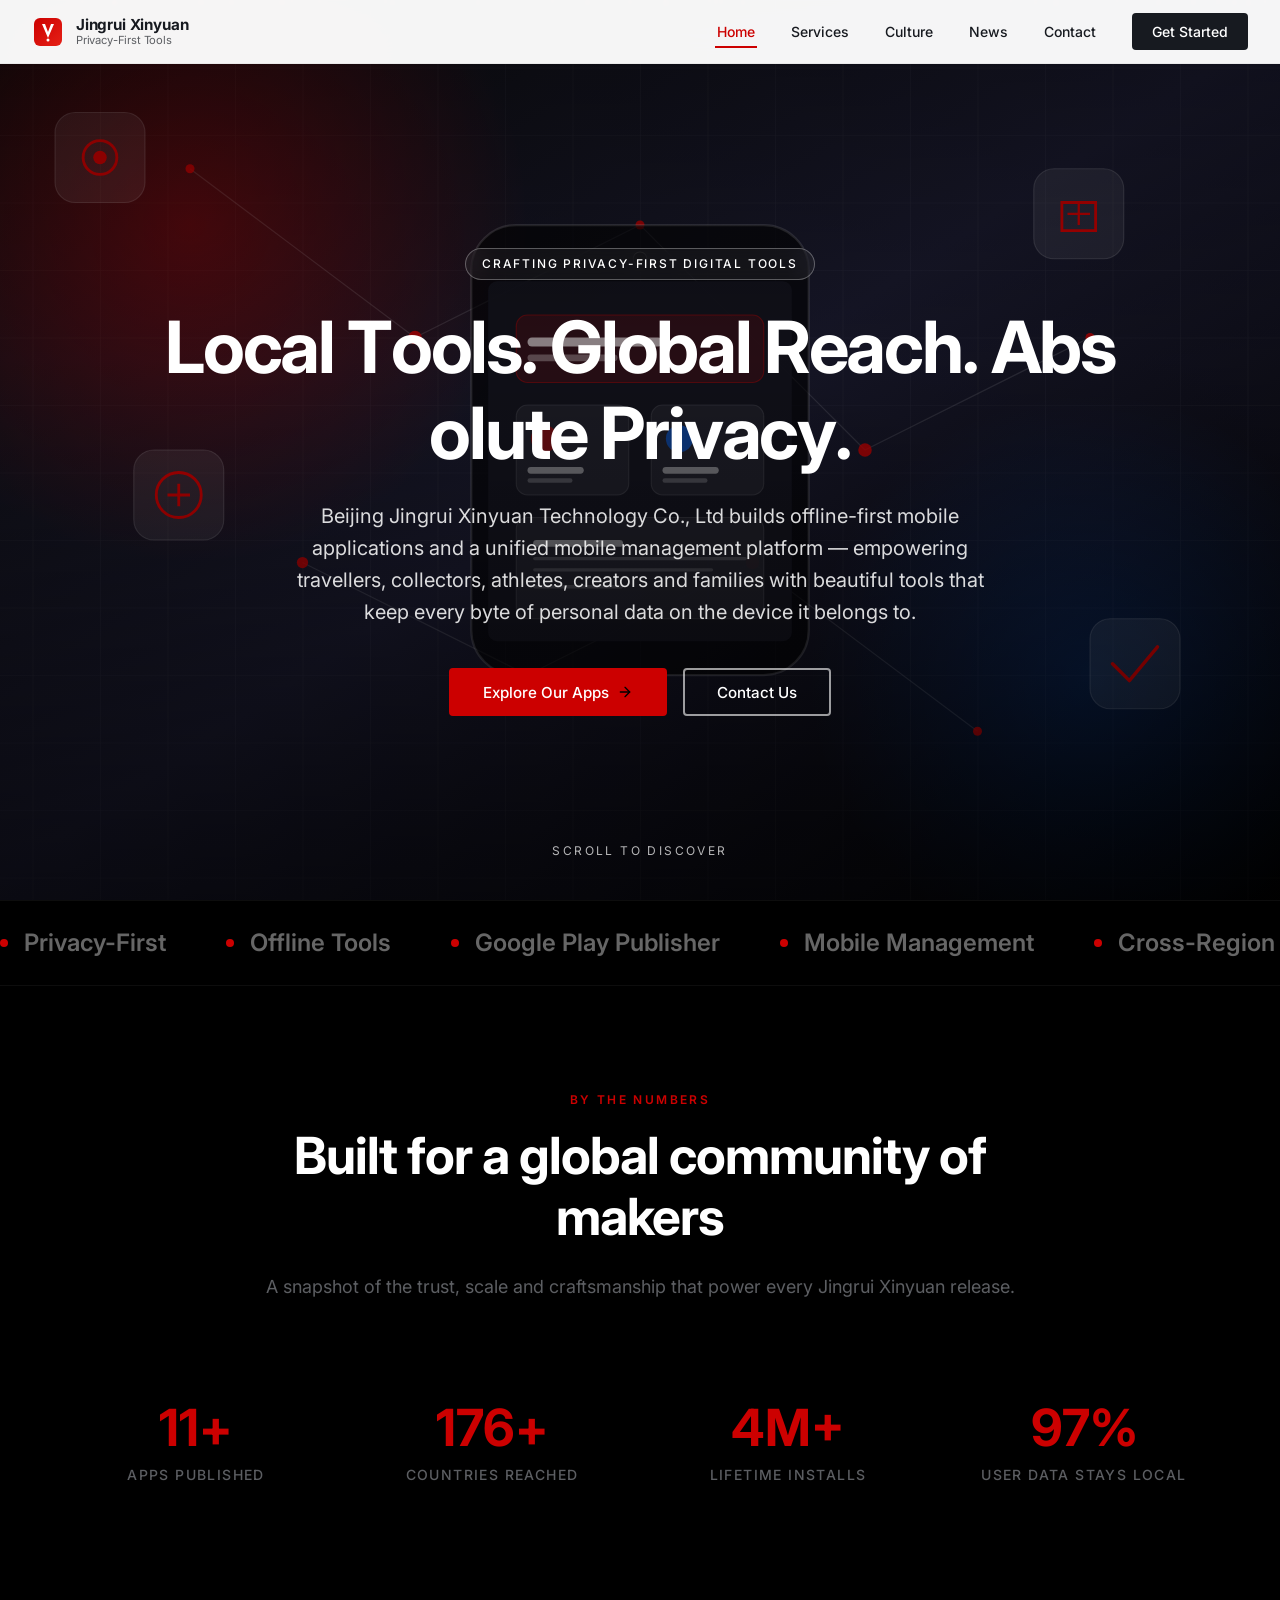
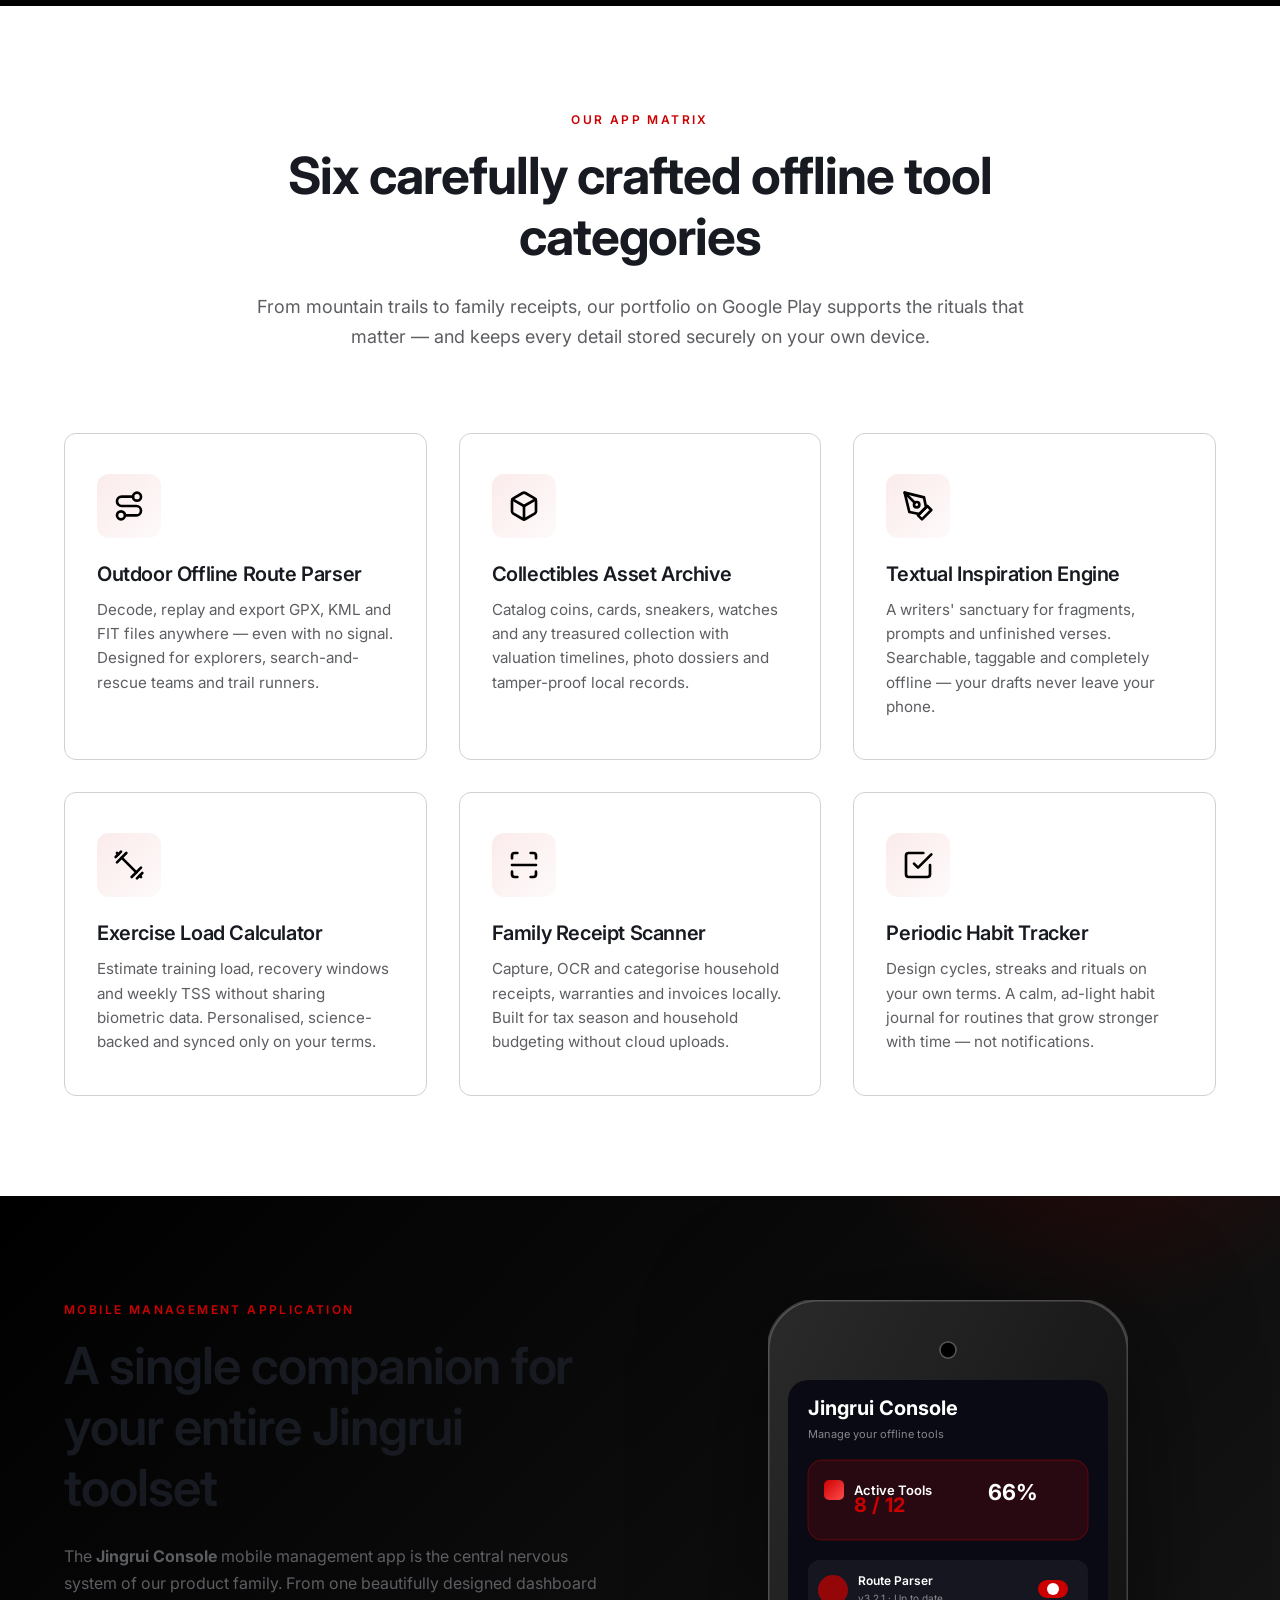
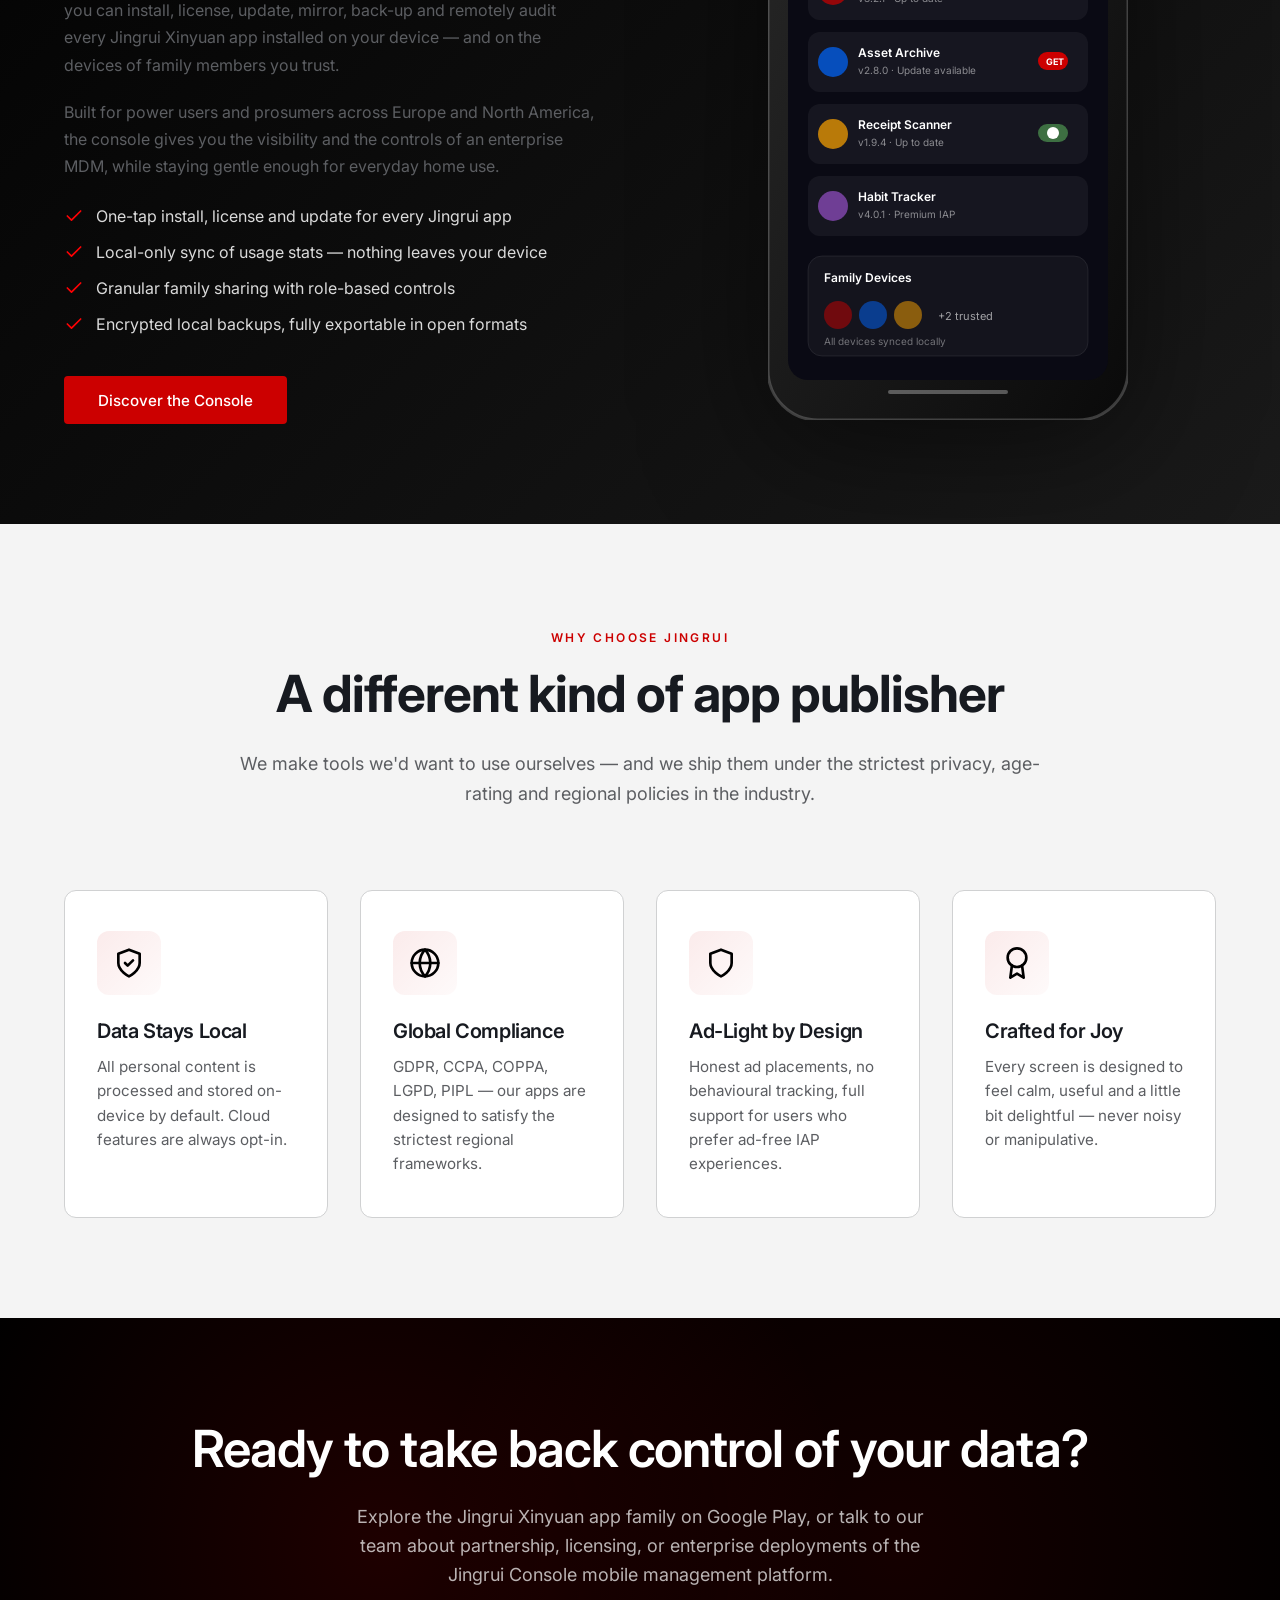
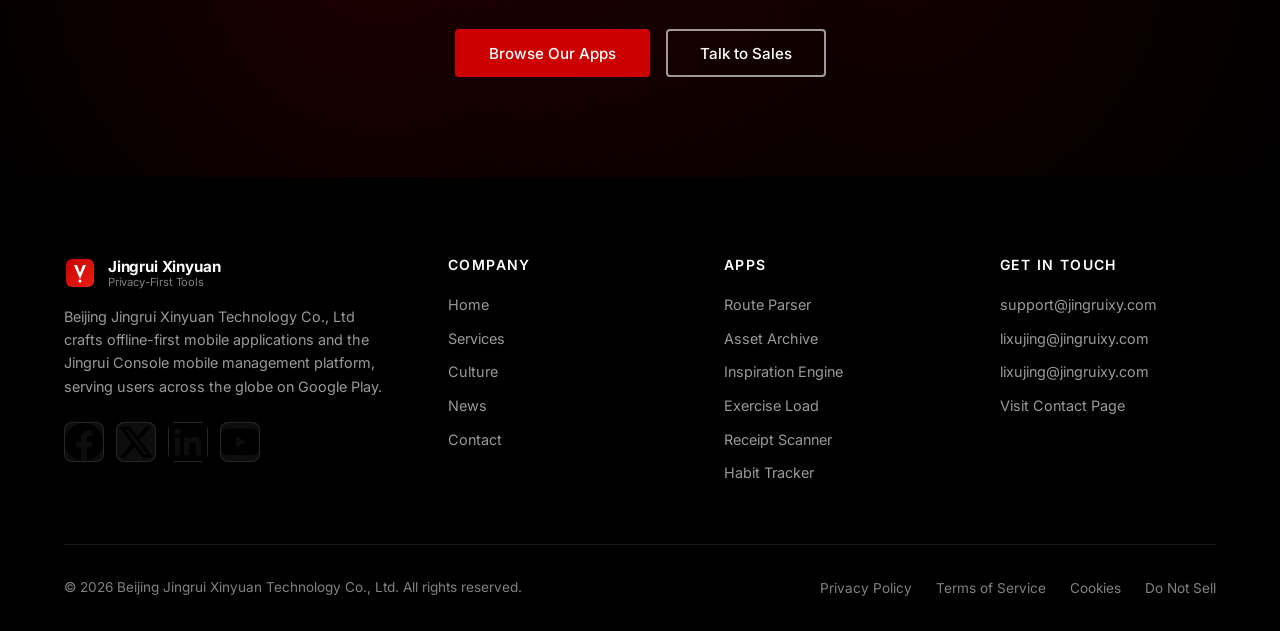
==== commit 70e2efe9: "jingruixy" ====
--- a/index.html
+++ b/index.html
@@ -442,7 +442,7 @@
                     <div class="footer-links">
                         <a href="mailto:support@jingruixy.com">support@jingruixy.com</a>
                         <a href="mailto:lixujing@jingruixy.com">lixujing@jingruixy.com</a>
-                        <a href="mailto:renruili@botongsh.com">renruili@botongsh.com</a>
+<a href="mailto:lixujing@jingruixy.com">lixujing@jingruixy.com</a>
                         <a href="contact.html">Visit Contact Page</a>
                     </div>
                 </div>
